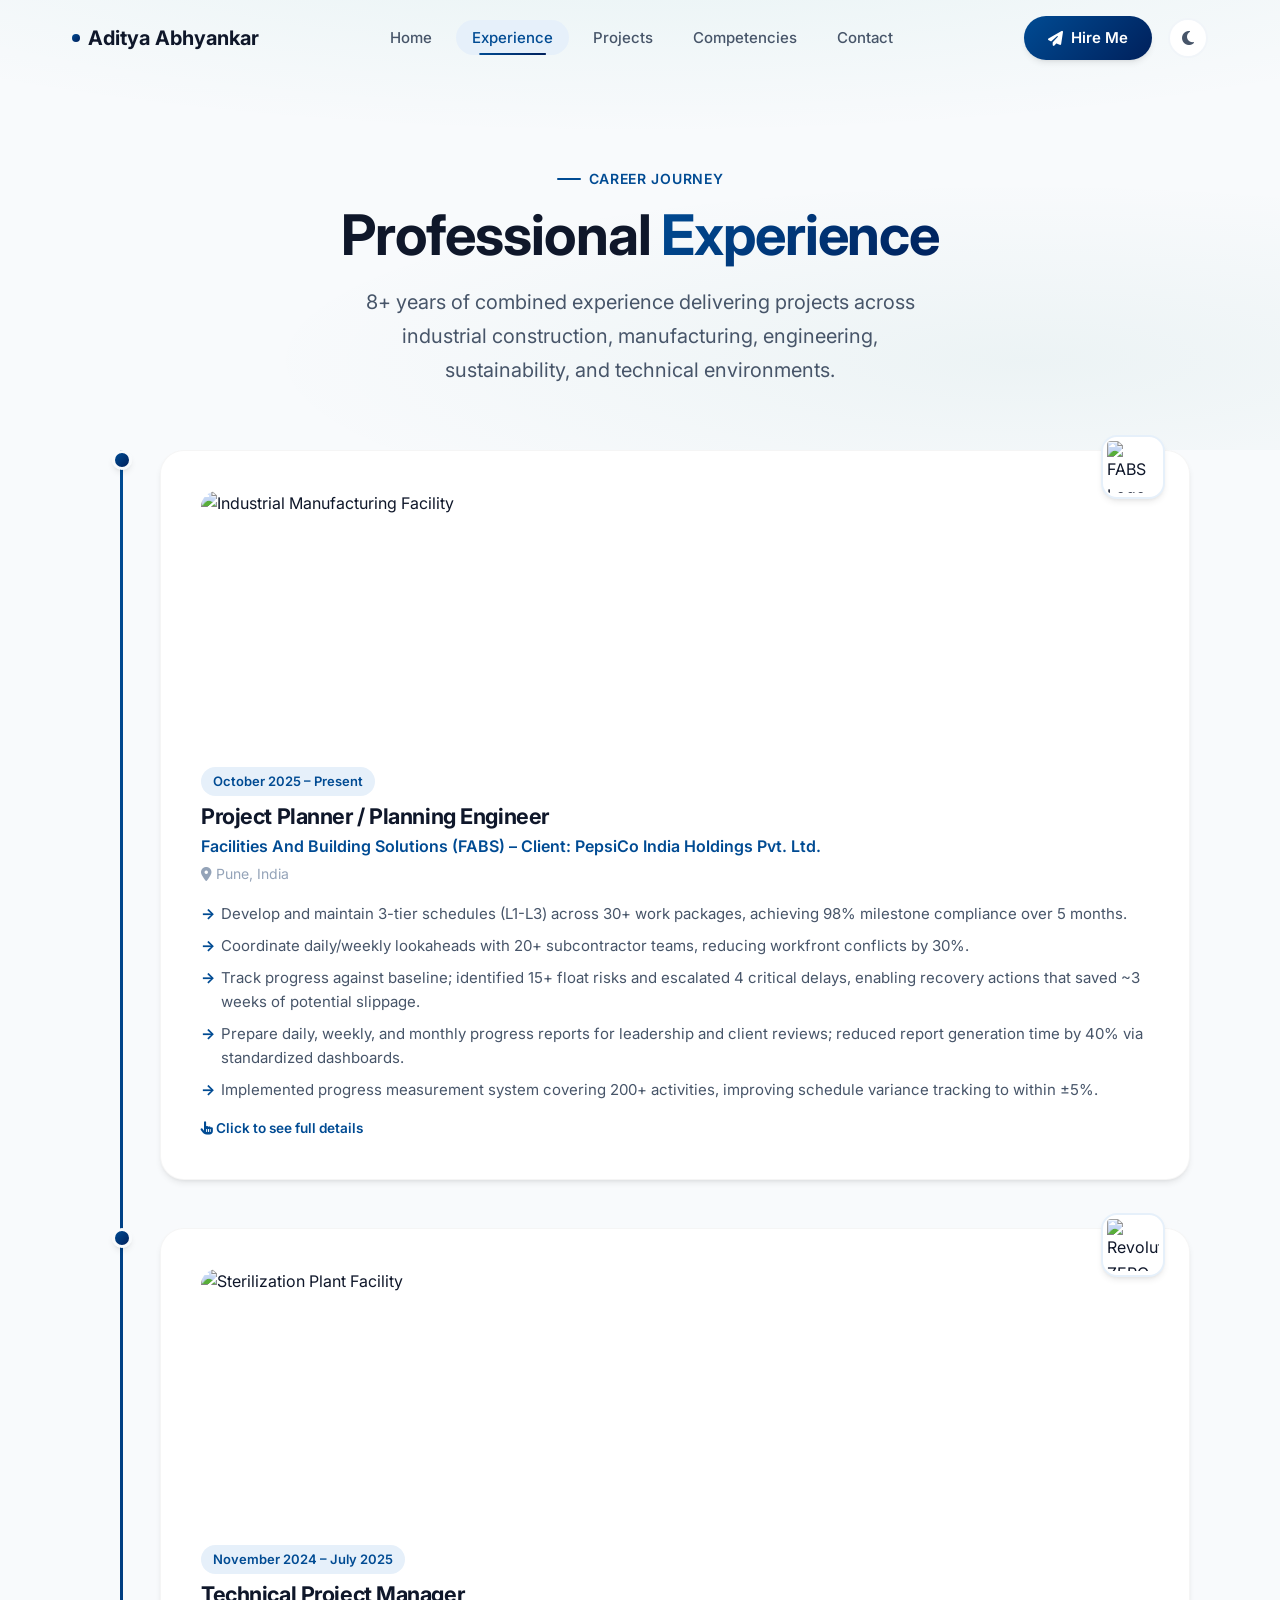
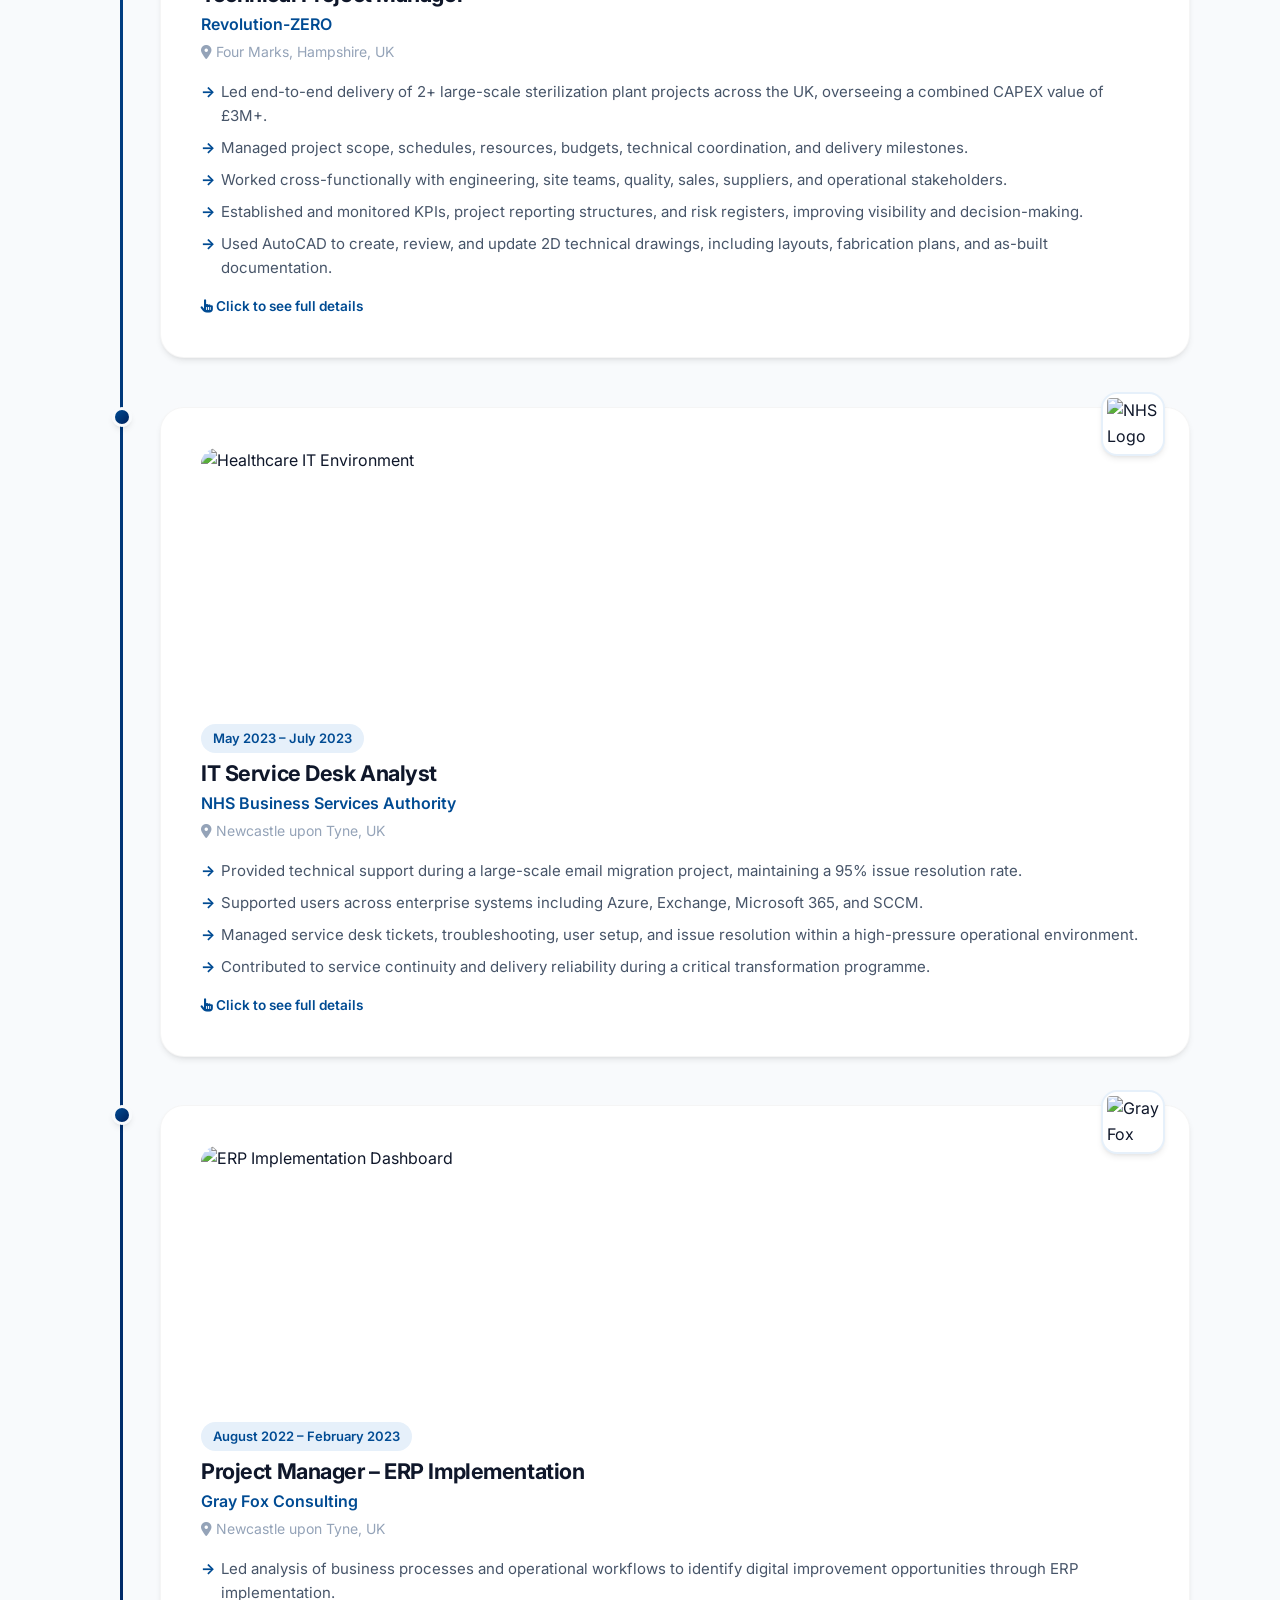
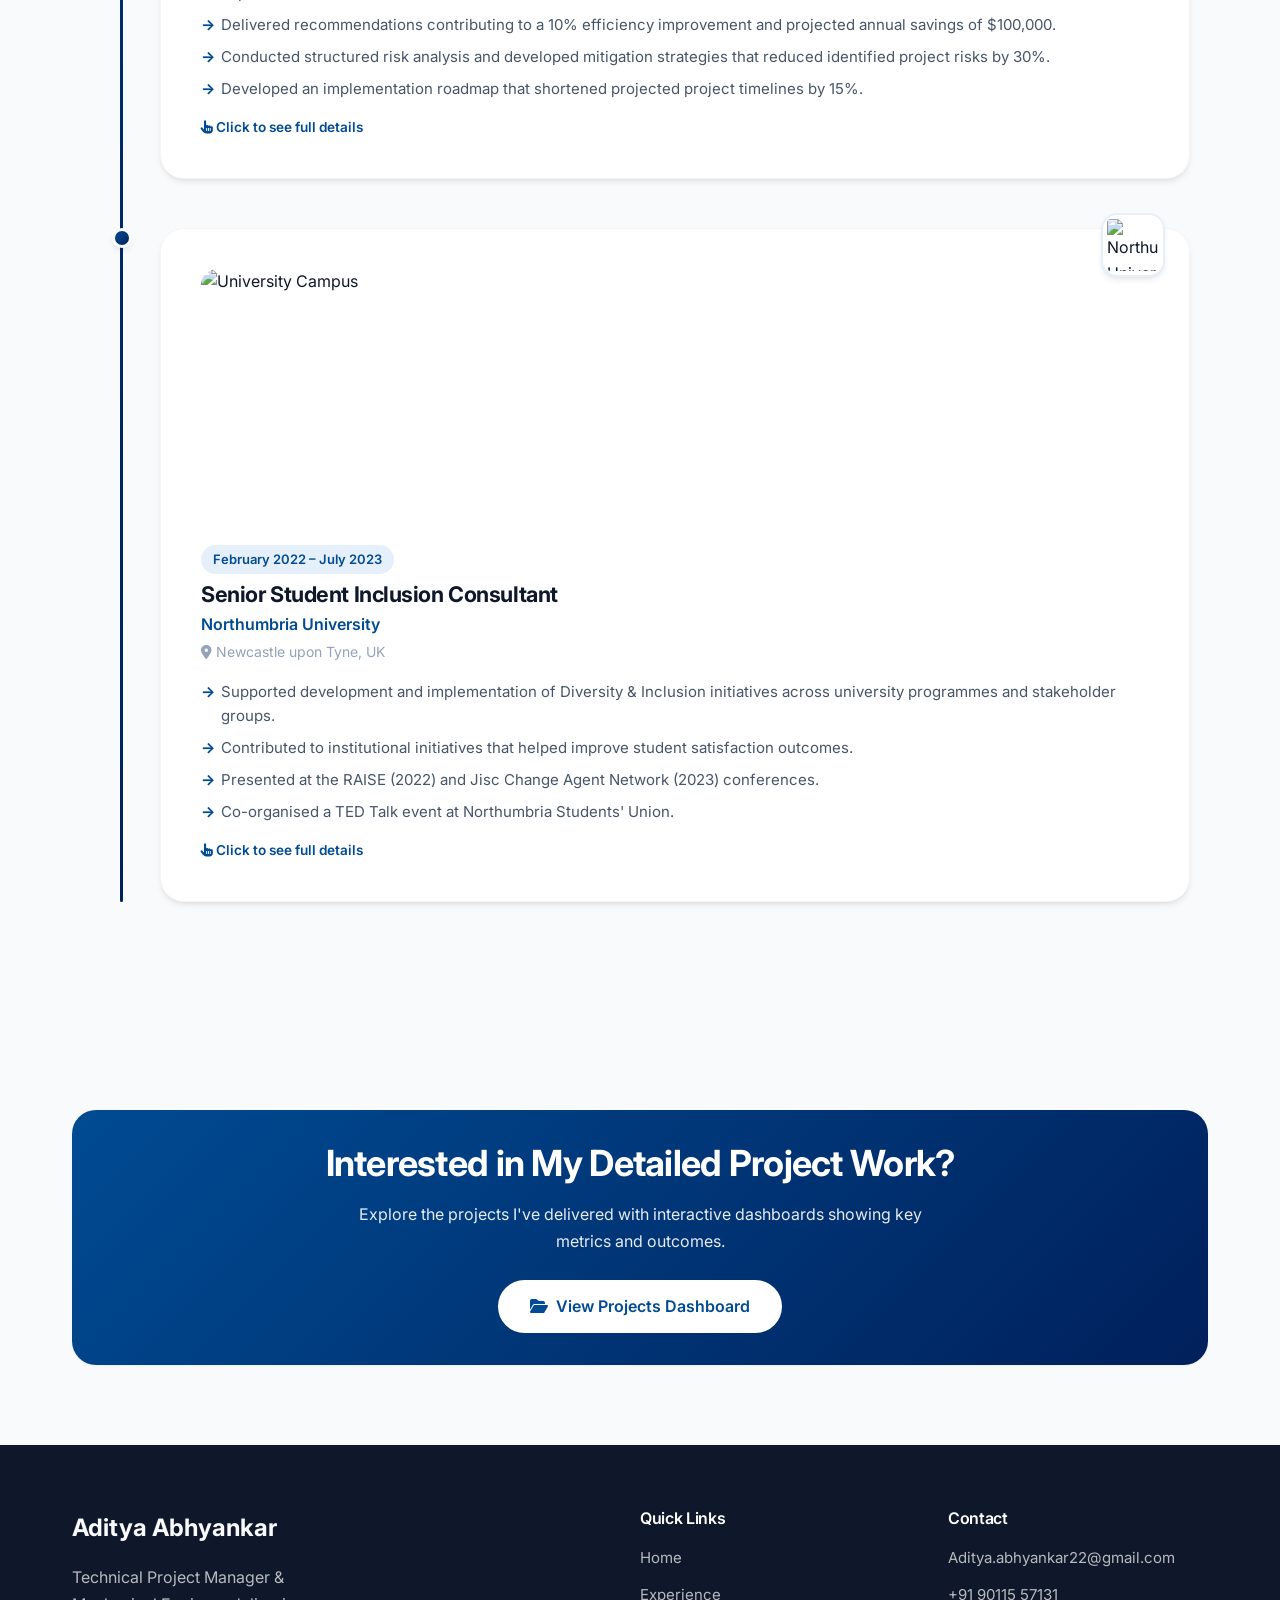
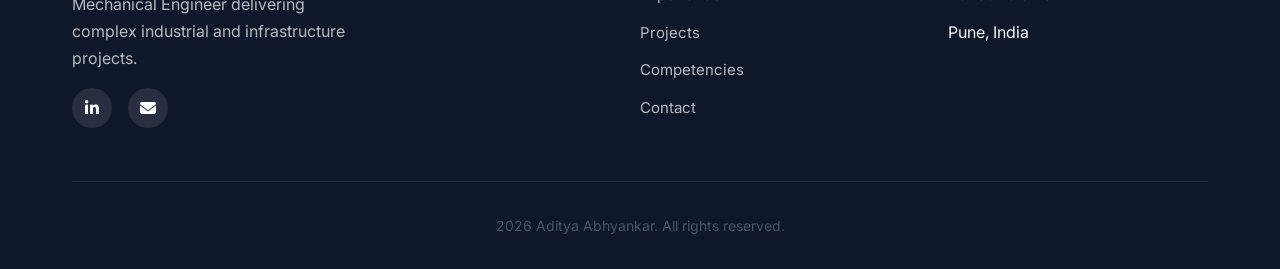
==== experience.html @ b27fb928 "Add files via upload" ====
<!DOCTYPE html>
<html lang="en">
<head>
  <meta charset="UTF-8">
  <meta name="viewport" content="width=device-width, initial-scale=1.0">
  <title>Experience | Aditya Abhyankar - Project Manager & Engineer</title>
  <meta name="description" content="Professional experience spanning industrial construction, technical project management, ERP implementation, and IT service delivery across UK and India.">
  <link rel="preconnect" href="https://fonts.googleapis.com">
  <link rel="preconnect" href="https://fonts.gstatic.com" crossorigin>
  <link href="https://fonts.googleapis.com/css2?family=Inter:wght@400;500;600;700;800&display=swap" rel="stylesheet">
  <link rel="stylesheet" href="https://cdnjs.cloudflare.com/ajax/libs/font-awesome/6.5.1/css/all.min.css">
  <link rel="stylesheet" href="css/style.css">
</head>
<body>
  <nav class="navbar">
    <div class="container">
      <a href="index.html" class="logo"><span class="logo-dot"></span> Aditya Abhyankar</a>
      <ul class="nav-links">
        <li><a href="index.html">Home</a></li>
        <li><a href="experience.html" class="active">Experience</a></li>
        <li><a href="projects.html">Projects</a></li>
        <li><a href="skills.html">Competencies</a></li>
        <li><a href="contact.html">Contact</a></li>
      </ul>
      <div style="display:flex;align-items:center;gap:0.5rem;">
        <a href="contact.html" class="nav-cta"><i class="fas fa-paper-plane"></i> Hire Me</a>
        <button class="theme-toggle" aria-label="Toggle dark mode"><i class="fas fa-moon"></i></button>
      </div>
      <button class="mobile-menu-btn" aria-label="Toggle menu"><span></span><span></span><span></span></button>
    </div>
  </nav>

  <section class="hero" style="min-height: 50vh; padding-top: 100px;">
    <div class="hero-bg"></div>
    <div class="container">
      <div class="text-center reveal">
        <span class="section-label">Career Journey</span>
        <h1>Professional <span class="gradient-text">Experience</span></h1>
        <p class="hero-subtitle" style="max-width: 600px; margin: 0 auto;">
          8+ years of combined experience delivering projects across industrial construction, manufacturing, engineering, sustainability, and technical environments.
        </p>
      </div>
    </div>
  </section>

  <section class="section" style="padding-top: 0;">
    <div class="container">
      <div class="timeline">

        <!-- Job 1: FABS / PepsiCo -->
        <div class="timeline-item reveal-left">
          <div class="timeline-dot"></div>
          <div class="timeline-content" data-modal="modal-job-1">
            <div class="timeline-logo"><img src="1000103726.jpg" alt="FABS Logo"></div>
            <img src="1000103723.jpg" alt="Industrial Manufacturing Facility" class="timeline-img">
            <span class="timeline-date">October 2025 – Present</span>
            <h3 class="timeline-title">Project Planner / Planning Engineer</h3>
            <div class="timeline-company">Facilities And Building Solutions (FABS) – Client: PepsiCo India Holdings Pvt. Ltd.</div>
            <div class="timeline-location"><i class="fas fa-map-marker-alt"></i> Pune, India</div>
            <ul class="timeline-desc">
              <li>Develop and maintain 3-tier schedules (L1-L3) across 30+ work packages, achieving 98% milestone compliance over 5 months.</li>
              <li>Coordinate daily/weekly lookaheads with 20+ subcontractor teams, reducing workfront conflicts by 30%.</li>
              <li>Track progress against baseline; identified 15+ float risks and escalated 4 critical delays, enabling recovery actions that saved ~3 weeks of potential slippage.</li>
              <li>Prepare daily, weekly, and monthly progress reports for leadership and client reviews; reduced report generation time by 40% via standardized dashboards.</li>
              <li>Implemented progress measurement system covering 200+ activities, improving schedule variance tracking to within ±5%.</li>
            </ul>
            <div style="margin-top:1rem;font-size:0.85rem;color:var(--accent-primary);font-weight:600;"><i class="fas fa-hand-pointer"></i> Click to see full details</div>
          </div>
        </div>

        <!-- Job 2: Revolution-ZERO -->
        <div class="timeline-item reveal-right">
          <div class="timeline-dot"></div>
          <div class="timeline-content" data-modal="modal-job-2">
            <div class="timeline-logo"><img src="1000103730.jpg" alt="Revolution-ZERO Logo"></div>
            <img src="1000103727.jpg" alt="Sterilization Plant Facility" class="timeline-img">
            <span class="timeline-date">November 2024 – July 2025</span>
            <h3 class="timeline-title">Technical Project Manager</h3>
            <div class="timeline-company">Revolution-ZERO</div>
            <div class="timeline-location"><i class="fas fa-map-marker-alt"></i> Four Marks, Hampshire, UK</div>
            <ul class="timeline-desc">
              <li>Led end-to-end delivery of 2+ large-scale sterilization plant projects across the UK, overseeing a combined CAPEX value of £3M+.</li>
              <li>Managed project scope, schedules, resources, budgets, technical coordination, and delivery milestones.</li>
              <li>Worked cross-functionally with engineering, site teams, quality, sales, suppliers, and operational stakeholders.</li>
              <li>Established and monitored KPIs, project reporting structures, and risk registers, improving visibility and decision-making.</li>
              <li>Used AutoCAD to create, review, and update 2D technical drawings, including layouts, fabrication plans, and as-built documentation.</li>
            </ul>
            <div style="margin-top:1rem;font-size:0.85rem;color:var(--accent-primary);font-weight:600;"><i class="fas fa-hand-pointer"></i> Click to see full details</div>
          </div>
        </div>

        <!-- Job 3: NHS -->
        <div class="timeline-item reveal-left">
          <div class="timeline-dot"></div>
          <div class="timeline-content" data-modal="modal-job-3">
            <div class="timeline-logo"><img src="1000103724.jpg" alt="NHS Logo"></div>
            <img src="1000103724.jpg" alt="Healthcare IT Environment" class="timeline-img">
            <span class="timeline-date">May 2023 – July 2023</span>
            <h3 class="timeline-title">IT Service Desk Analyst</h3>
            <div class="timeline-company">NHS Business Services Authority</div>
            <div class="timeline-location"><i class="fas fa-map-marker-alt"></i> Newcastle upon Tyne, UK</div>
            <ul class="timeline-desc">
              <li>Provided technical support during a large-scale email migration project, maintaining a 95% issue resolution rate.</li>
              <li>Supported users across enterprise systems including Azure, Exchange, Microsoft 365, and SCCM.</li>
              <li>Managed service desk tickets, troubleshooting, user setup, and issue resolution within a high-pressure operational environment.</li>
              <li>Contributed to service continuity and delivery reliability during a critical transformation programme.</li>
            </ul>
            <div style="margin-top:1rem;font-size:0.85rem;color:var(--accent-primary);font-weight:600;"><i class="fas fa-hand-pointer"></i> Click to see full details</div>
          </div>
        </div>

        <!-- Job 4: Gray Fox Consulting -->
        <div class="timeline-item reveal-right">
          <div class="timeline-dot"></div>
          <div class="timeline-content" data-modal="modal-job-4">
            <div class="timeline-logo"><img src="1000103734.jpg" alt="Gray Fox Consulting Logo"></div>
            <img src="1000103734.jpg" alt="ERP Implementation Dashboard" class="timeline-img">
            <span class="timeline-date">August 2022 – February 2023</span>
            <h3 class="timeline-title">Project Manager – ERP Implementation</h3>
            <div class="timeline-company">Gray Fox Consulting</div>
            <div class="timeline-location"><i class="fas fa-map-marker-alt"></i> Newcastle upon Tyne, UK</div>
            <ul class="timeline-desc">
              <li>Led analysis of business processes and operational workflows to identify digital improvement opportunities through ERP implementation.</li>
              <li>Delivered recommendations contributing to a 10% efficiency improvement and projected annual savings of $100,000.</li>
              <li>Conducted structured risk analysis and developed mitigation strategies that reduced identified project risks by 30%.</li>
              <li>Developed an implementation roadmap that shortened projected project timelines by 15%.</li>
            </ul>
            <div style="margin-top:1rem;font-size:0.85rem;color:var(--accent-primary);font-weight:600;"><i class="fas fa-hand-pointer"></i> Click to see full details</div>
          </div>
        </div>

        <!-- Job 5: Northumbria University -->
        <div class="timeline-item reveal-left">
          <div class="timeline-dot"></div>
          <div class="timeline-content" data-modal="modal-job-5">
            <div class="timeline-logo"><img src="1000103722.jpg" alt="Northumbria University Logo"></div>
            <img src="1000103732.jpg" alt="University Campus" class="timeline-img">
            <span class="timeline-date">February 2022 – July 2023</span>
            <h3 class="timeline-title">Senior Student Inclusion Consultant</h3>
            <div class="timeline-company">Northumbria University</div>
            <div class="timeline-location"><i class="fas fa-map-marker-alt"></i> Newcastle upon Tyne, UK</div>
            <ul class="timeline-desc">
              <li>Supported development and implementation of Diversity & Inclusion initiatives across university programmes and stakeholder groups.</li>
              <li>Contributed to institutional initiatives that helped improve student satisfaction outcomes.</li>
              <li>Presented at the RAISE (2022) and Jisc Change Agent Network (2023) conferences.</li>
              <li>Co-organised a TED Talk event at Northumbria Students' Union.</li>
            </ul>
            <div style="margin-top:1rem;font-size:0.85rem;color:var(--accent-primary);font-weight:600;"><i class="fas fa-hand-pointer"></i> Click to see full details</div>
          </div>
        </div>

      </div>
    </div>
  </section>

  <!-- CTA -->
  <section class="section" style="padding-bottom: 5rem;">
    <div class="container">
      <div class="card reveal text-center" style="background: var(--accent-gradient); color: white; border: none; cursor: default;">
        <h2 style="color: white; margin-bottom: 1rem;">Interested in My Detailed Project Work?</h2>
        <p style="color: rgba(255,255,255,0.9); max-width: 600px; margin: 0 auto 1.5rem;">
          Explore the projects I've delivered with interactive dashboards showing key metrics and outcomes.
        </p>
        <a href="projects.html" class="btn" style="background: white; color: var(--accent-primary);">
          <i class="fas fa-folder-open"></i> View Projects Dashboard
        </a>
      </div>
    </div>
  </section>

  <!-- Footer -->
  <footer class="footer">
    <div class="container">
      <div class="footer-grid">
        <div>
          <div class="footer-brand">Aditya Abhyankar</div>
          <p class="footer-desc">Technical Project Manager & Mechanical Engineer delivering complex industrial and infrastructure projects.</p>
          <div class="social-links">
            <a href="https://www.linkedin.com/in/aditya-abhyankar-249370194" target="_blank" class="social-link" aria-label="LinkedIn"><i class="fab fa-linkedin-in"></i></a>
            <a href="mailto:Aditya.abhyankar22@gmail.com" class="social-link" aria-label="Email"><i class="fas fa-envelope"></i></a>
          </div>
        </div>
        <div>
          <h4 class="footer-title">Quick Links</h4>
          <ul class="footer-links">
            <li><a href="index.html">Home</a></li>
            <li><a href="experience.html">Experience</a></li>
            <li><a href="projects.html">Projects</a></li>
            <li><a href="skills.html">Competencies</a></li>
            <li><a href="contact.html">Contact</a></li>
          </ul>
        </div>
        <div>
          <h4 class="footer-title">Contact</h4>
          <ul class="footer-links">
            <li><a href="mailto:Aditya.abhyankar22@gmail.com">Aditya.abhyankar22@gmail.com</a></li>
            <li><a href="tel:+919011557131">+91 90115 57131</a></li>
            <li><span>Pune, India</span></li>
          </ul>
        </div>
      </div>
      <div class="footer-bottom"><p> 2026 Aditya Abhyankar. All rights reserved.</p></div>
    </div>
  </footer>

  <!-- Job Detail Modals -->
  <div class="modal-overlay" id="modal-job-1">
    <div class="modal-content">
      <div class="modal-header">
        <h3><i class="fas fa-industry" style="color:var(--accent-primary);margin-right:0.5rem;"></i>Project Planner / Planning Engineer</h3>
        <button class="modal-close"><i class="fas fa-times"></i></button>
      </div>
      <div class="modal-body">
        <img src="1000103723.jpg" alt="PepsiCo Facility">
        <p><strong>Company:</strong> Facilities And Building Solutions (FABS) – Client: PepsiCo India Holdings Pvt. Ltd.<br>
        <strong>Location:</strong> Pune, India<br>
        <strong>Duration:</strong> October 2025 – Present</p>
        <h4>Full Responsibilities</h4>
        <ul>
          <li>Develop and maintain 3-tier schedules (L1-L3) across 30+ work packages, achieving 98% milestone compliance over 5 months.</li>
          <li>Coordinate daily/weekly lookaheads with 20+ subcontractor teams, reducing workfront conflicts by 30%.</li>
          <li>Track progress against baseline; identified 15+ float risks and escalated 4 critical delays, enabling recovery actions that saved ~3 weeks of potential slippage.</li>
          <li>Prepare daily, weekly, and monthly progress reports for leadership and client reviews; reduced report generation time by 40% via standardized dashboards.</li>
          <li>Implemented progress measurement system covering 200+ activities, improving schedule variance tracking to within ±5%.</li>
          <li>Managed document control for 300+ drawings/submittals; achieved 100% revision traceability and zero approval delays over 6 months.</li>
          <li>Support alignment between site execution, technical deliverables, and client expectations in a high-compliance industrial environment.</li>
        </ul>
        <h4>Key Tools Used</h4>
        <div class="modal-tags">
          <span class="modal-tag">Primavera P6</span>
          <span class="modal-tag">Microsoft Project</span>
          <span class="modal-tag">AutoCAD</span>
          <span class="modal-tag">Document Control</span>
          <span class="modal-tag">KPI Dashboards</span>
          <span class="modal-tag">Live Production</span>
        </div>
      </div>
    </div>
  </div>

  <div class="modal-overlay" id="modal-job-2">
    <div class="modal-content">
      <div class="modal-header">
        <h3><i class="fas fa-flask" style="color:var(--accent-primary);margin-right:0.5rem;"></i>Technical Project Manager</h3>
        <button class="modal-close"><i class="fas fa-times"></i></button>
      </div>
      <div class="modal-body">
        <img src="1000103733.jpg" alt="Sterilization Plant">
        <p><strong>Company:</strong> Revolution-ZERO<br>
        <strong>Location:</strong> Four Marks, Hampshire, UK<br>
        <strong>Duration:</strong> November 2024 – July 2025</p>
        <h4>Full Responsibilities</h4>
        <ul>
          <li>Led the end-to-end delivery of 2+ large-scale sterilization plant projects across the UK, overseeing a combined CAPEX value of £3M+.</li>
          <li>Managed project scope, schedules, resources, budgets, technical coordination, and delivery milestones to ensure successful project execution.</li>
          <li>Worked cross-functionally with engineering, site teams, quality, sales, suppliers, and operational stakeholders to drive project progress and resolve execution challenges.</li>
          <li>Established and monitored KPIs, project reporting structures, and risk registers, improving visibility and enabling more effective decision-making.</li>
          <li>Identified project delivery risks proactively and implemented mitigation strategies to maintain schedule confidence and delivery performance.</li>
          <li>Supported technical documentation, design coordination, and execution alignment across multiple project phases.</li>
          <li>Used AutoCAD to create, review, and update 2D technical drawings, including layouts, fabrication plans, and as-built documentation.</li>
          <li>Ensured project delivery remained aligned with regulatory, quality, and compliance requirements in a technically sensitive operating environment.</li>
          <li>Contributed to process improvements and project delivery structure within a growing and fast-paced organization.</li>
        </ul>
        <h4>Key Tools Used</h4>
        <div class="modal-tags">
          <span class="modal-tag">AutoCAD</span>
          <span class="modal-tag">Project Management</span>
          <span class="modal-tag">Risk Registers</span>
          <span class="modal-tag">KPI Monitoring</span>
          <span class="modal-tag">Quality Assurance</span>
          <span class="modal-tag">UK Regulations</span>
        </div>
      </div>
    </div>
  </div>

  <div class="modal-overlay" id="modal-job-3">
    <div class="modal-content">
      <div class="modal-header">
        <h3><i class="fas fa-hospital" style="color:var(--accent-primary);margin-right:0.5rem;"></i>IT Service Desk Analyst</h3>
        <button class="modal-close"><i class="fas fa-times"></i></button>
      </div>
      <div class="modal-body">
        <img src="1000103724.jpg" alt="NHS">
        <p><strong>Company:</strong> NHS Business Services Authority<br>
        <strong>Location:</strong> Newcastle upon Tyne, UK<br>
        <strong>Duration:</strong> May 2023 – July 2023</p>
        <h4>Full Responsibilities</h4>
        <ul>
          <li>Provided technical support during a large-scale email migration project, helping maintain a 95% issue resolution rate.</li>
          <li>Supported users across enterprise systems including Azure, Exchange, Microsoft 365, and SCCM.</li>
          <li>Managed service desk tickets, troubleshooting, user setup, and issue resolution within a high-pressure operational environment.</li>
          <li>Contributed to service continuity and delivery reliability during a critical transformation programme.</li>
        </ul>
        <h4>Systems Supported</h4>
        <div class="modal-tags">
          <span class="modal-tag">Azure</span>
          <span class="modal-tag">Exchange</span>
          <span class="modal-tag">Microsoft 365</span>
          <span class="modal-tag">SCCM</span>
          <span class="modal-tag">Service Desk</span>
        </div>
      </div>
    </div>
  </div>

  <div class="modal-overlay" id="modal-job-4">
    <div class="modal-content">
      <div class="modal-header">
        <h3><i class="fas fa-laptop-code" style="color:var(--accent-primary);margin-right:0.5rem;"></i>Project Manager – ERP Implementation</h3>
        <button class="modal-close"><i class="fas fa-times"></i></button>
      </div>
      <div class="modal-body">
        <img src="1000103734.jpg" alt="ERP">
        <p><strong>Company:</strong> Gray Fox Consulting<br>
        <strong>Location:</strong> Newcastle upon Tyne, UK<br>
        <strong>Duration:</strong> August 2022 – February 2023</p>
        <h4>Full Responsibilities</h4>
        <ul>
          <li>Led analysis of business processes and operational workflows to identify digital improvement opportunities through ERP implementation.</li>
          <li>Delivered recommendations that contributed to a 10% efficiency improvement and projected annual savings of $100,000.</li>
          <li>Conducted structured risk analysis and developed mitigation strategies that reduced identified project risks by 30%.</li>
          <li>Developed an implementation roadmap that shortened projected project timelines by 15%.</li>
          <li>Managed stakeholder communication, project planning inputs, and delivery coordination to support structured implementation.</li>
          <li>Improved client satisfaction and resource utilization through stronger planning and execution discipline.</li>
        </ul>
        <h4>Key Outcomes</h4>
        <div class="modal-tags">
          <span class="modal-tag">10% Efficiency Gain</span>
          <span class="modal-tag">$100K Annual Savings</span>
          <span class="modal-tag">30% Risk Reduction</span>
          <span class="modal-tag">15% Timeline Shortened</span>
        </div>
      </div>
    </div>
  </div>

  <div class="modal-overlay" id="modal-job-5">
    <div class="modal-content">
      <div class="modal-header">
        <h3><i class="fas fa-users" style="color:var(--accent-primary);margin-right:0.5rem;"></i>Senior Student Inclusion Consultant</h3>
        <button class="modal-close"><i class="fas fa-times"></i></button>
      </div>
      <div class="modal-body">
        <img src="1000103732.jpg" alt="University">
        <p><strong>Company:</strong> Northumbria University<br>
        <strong>Location:</strong> Newcastle upon Tyne, UK<br>
        <strong>Duration:</strong> February 2022 – July 2023</p>
        <h4>Full Responsibilities</h4>
        <ul>
          <li>Supported the development and implementation of Diversity & Inclusion initiatives across university programmes and stakeholder groups.</li>
          <li>Contributed to institutional initiatives that helped improve student satisfaction outcomes.</li>
          <li>Worked collaboratively with university stakeholders to improve communication, engagement, and inclusion practices.</li>
          <li>Supported planning, coordination, and delivery of strategic student-focused initiatives and events.</li>
          <li>Presented at the RAISE (2022) and Jisc Change Agent Network (2023) conferences.</li>
          <li>Co-organised a TED Talk event at Northumbria Students' Union.</li>
        </ul>
        <h4>Recognition</h4>
        <div class="modal-tags">
          <span class="modal-tag">RAISE 2022 Presenter</span>
          <span class="modal-tag">Jisc Change Agent 2023</span>
          <span class="modal-tag">TEDx Co-Organiser</span>
          <span class="modal-tag">Diversity & Inclusion</span>
        </div>
      </div>
    </div>
  </div>

  <script src="js/main.js"></script>
</body>
</html>
---- css/style.css ----
/* ============================================
   ADITYA ABHYANKAR PORTFOLIO v2
   Professional Teal/Navy + Dark Mode
   ============================================ */

/* ---- Theme Variables ---- */
:root {
  --bg-primary: #f8fafc;
  --bg-secondary: #ffffff;
  --bg-tertiary: #f1f5f9;
  --bg-card: #ffffff;
  --bg-dark: #0f172a;
  --bg-dark-soft: #1e293b;
  --text-primary: #0f172a;
  --text-secondary: #475569;
  --text-light: #94a3b8;
  --text-on-dark: #f8fafc;

  --accent-primary: #004B93;
  --accent-secondary: #00205B;
  --accent-gradient: linear-gradient(135deg, #004B93 0%, #00205B 100%);
  --accent-soft: #E6F0FA;
  --accent-glow: rgba(0, 75, 147, 0.15);

  --success: #10b981;
  --warning: #f59e0b;
  --danger: #ef4444;
  --info: #0ea5e9;

  --shadow-sm: 0 1px 2px 0 rgb(0 0 0 / 0.05);
  --shadow-md: 0 4px 6px -1px rgb(0 0 0 / 0.08), 0 2px 4px -2px rgb(0 0 0 / 0.08);
  --shadow-lg: 0 10px 15px -3px rgb(0 0 0 / 0.08), 0 4px 6px -4px rgb(0 0 0 / 0.08);
  --shadow-xl: 0 20px 25px -5px rgb(0 0 0 / 0.08), 0 8px 10px -6px rgb(0 0 0 / 0.08);
  --shadow-glow: 0 0 40px -10px var(--accent-glow);

  --radius-sm: 0.75rem;
  --radius-md: 1rem;
  --radius-lg: 1.5rem;
  --radius-xl: 2rem;
  --radius-full: 9999px;

  --ease-spring: cubic-bezier(0.34, 1.56, 0.64, 1);
  --ease-smooth: cubic-bezier(0.4, 0, 0.2, 1);
  --ease-out-expo: cubic-bezier(0.16, 1, 0.3, 1);
  --duration-fast: 200ms;
  --duration-normal: 250ms;
  --duration-slow: 400ms;
  --duration-slower: 600ms;
}

[data-theme="dark"] {
  --bg-primary: #0f172a;
  --bg-secondary: #1e293b;
  --bg-tertiary: #334155;
  --bg-card: #1e293b;
  --text-primary: #f1f5f9;
  --text-secondary: #94a3b8;
  --text-light: #64748b;
  --shadow-sm: 0 1px 2px 0 rgb(0 0 0 / 0.3);
  --shadow-md: 0 4px 6px -1px rgb(0 0 0 / 0.4), 0 2px 4px -2px rgb(0 0 0 / 0.4);
  --shadow-lg: 0 10px 15px -3px rgb(0 0 0 / 0.4), 0 4px 6px -4px rgb(0 0 0 / 0.4);
  --shadow-xl: 0 20px 25px -5px rgb(0 0 0 / 0.5), 0 8px 10px -6px rgb(0 0 0 / 0.5);
}

/* ---- Reset ---- */
*, *::before, *::after { margin: 0; padding: 0; box-sizing: border-box; }
html { scroll-behavior: smooth; font-size: 16px; -webkit-font-smoothing: antialiased; }
body {
  font-family: 'Inter', -apple-system, BlinkMacSystemFont, sans-serif;
  background: var(--bg-primary);
  color: var(--text-primary);
  line-height: 1.6;
  overflow-x: hidden;
  transition: background var(--duration-normal), color var(--duration-normal);
}
a { color: inherit; text-decoration: none; transition: color var(--duration-fast) var(--ease-smooth); }
img { max-width: 100%; height: auto; display: block; }

/* ---- Typography ---- */
h1, h2, h3, h4 { font-weight: 700; line-height: 1.2; letter-spacing: -0.02em; }
h1 { font-size: clamp(2.5rem, 5vw, 3.5rem); }
h2 { font-size: clamp(1.75rem, 3vw, 2.25rem); }
h3 { font-size: clamp(1.25rem, 2vw, 1.5rem); }
p { color: var(--text-secondary); line-height: 1.7; }

.section-label {
  display: inline-flex; align-items: center; gap: 0.5rem;
  font-size: 0.875rem; font-weight: 600; text-transform: uppercase; letter-spacing: 0.05em;
  color: var(--accent-primary); margin-bottom: 0.75rem;
}
.section-label::before {
  content: ''; width: 24px; height: 2px; background: var(--accent-primary); border-radius: 2px;
}

/* ---- Layout ---- */
.container { width: 100%; max-width: 1200px; margin: 0 auto; padding: 0 2rem; }
.section { padding: 5rem 0; position: relative; }
.section-header { text-align: center; max-width: 650px; margin: 0 auto 3rem; }
.section-header h2 { margin-bottom: 0.5rem; }
.section-header p { font-size: 1.125rem; }

/* ---- Navigation ---- */
.navbar {
  position: fixed; top: 0; left: 0; right: 0; z-index: 1000;
  padding: 1rem 0; transition: all var(--duration-normal) var(--ease-smooth);
}
.navbar.scrolled {
  background: rgba(248, 250, 252, 0.9); backdrop-filter: blur(20px) saturate(180%);
  box-shadow: var(--shadow-sm); padding: 0.75rem 0;
}
[data-theme="dark"] .navbar.scrolled { background: rgba(15, 23, 42, 0.9); }

.navbar .container { display: flex; align-items: center; justify-content: space-between; }

.logo {
  font-size: 1.25rem; font-weight: 700; color: var(--text-primary);
  display: flex; align-items: center; gap: 0.5rem;
  transition: transform var(--duration-fast) var(--ease-spring);
}
.logo:hover { transform: scale(1.02); }
.logo-dot {
  width: 8px; height: 8px; background: var(--accent-gradient);
  border-radius: 50%; display: inline-block; animation: pulse 2s ease-in-out infinite;
}

.nav-links {
  display: flex; align-items: center; gap: 0.5rem; list-style: none;
}
.nav-links a {
  font-size: 0.9375rem; font-weight: 500; color: var(--text-secondary);
  padding: 0.5rem 1rem; border-radius: var(--radius-full); position: relative;
  transition: all var(--duration-fast) var(--ease-smooth);
}
.nav-links a::after {
  content: ''; position: absolute; bottom: 0; left: 50%; width: 0; height: 2px;
  background: var(--accent-gradient); border-radius: 2px;
  transition: all var(--duration-fast) var(--ease-spring); transform: translateX(-50%);
}
.nav-links a:hover, .nav-links a.active {
  color: var(--accent-primary); background: var(--accent-soft);
}
.nav-links a:hover::after, .nav-links a.active::after { width: 60%; }

.nav-cta {
  display: inline-flex; align-items: center; gap: 0.5rem;
  padding: 0.625rem 1.5rem; background: var(--accent-gradient); color: white;
  font-weight: 600; font-size: 0.9375rem; border-radius: var(--radius-full);
  box-shadow: var(--shadow-md); transition: all var(--duration-fast) var(--ease-spring);
}
.nav-cta:hover { transform: translateY(-2px); box-shadow: var(--shadow-lg), var(--shadow-glow); }

/* Dark mode toggle */
.theme-toggle {
  width: 40px; height: 40px; border-radius: var(--radius-full);
  border: 2px solid var(--bg-tertiary); background: var(--bg-secondary);
  color: var(--text-secondary); cursor: pointer; display: flex; align-items: center; justify-content: center;
  font-size: 1rem; transition: all var(--duration-fast) var(--ease-spring); margin-left: 0.5rem;
}
.theme-toggle:hover { transform: rotate(15deg) scale(1.1); border-color: var(--accent-primary); color: var(--accent-primary); }

.mobile-menu-btn {
  display: none; flex-direction: column; gap: 5px; background: none; border: none;
  cursor: pointer; padding: 0.5rem;
}
.mobile-menu-btn span {
  display: block; width: 24px; height: 2px; background: var(--text-primary);
  border-radius: 2px; transition: all var(--duration-fast) var(--ease-spring);
}
.mobile-menu-btn.active span:nth-child(1) { transform: rotate(45deg) translate(5px, 5px); }
.mobile-menu-btn.active span:nth-child(2) { opacity: 0; }
.mobile-menu-btn.active span:nth-child(3) { transform: rotate(-45deg) translate(5px, -5px); }

/* ---- Hero ---- */
.hero { min-height: 100vh; display: flex; align-items: center; padding-top: 80px; position: relative; overflow: hidden; }
.hero-bg {
  position: absolute; inset: 0; pointer-events: none;
  background:
    radial-gradient(ellipse 80% 50% at 50% -20%, rgba(13, 148, 136, 0.08), transparent),
    radial-gradient(ellipse 60% 40% at 80% 80%, rgba(15, 118, 110, 0.05), transparent);
}
.hero-grid { display: grid; grid-template-columns: 1fr 1fr; gap: 4rem; align-items: center; }
.hero-content { animation: slideInLeft 0.5s var(--ease-out-expo) forwards; opacity: 0; }
.hero-badge {
  display: inline-flex; align-items: center; gap: 0.5rem;
  padding: 0.5rem 1rem; background: var(--accent-soft); color: var(--accent-primary);
  font-size: 0.875rem; font-weight: 600; border-radius: var(--radius-full);
  margin-bottom: 1.5rem; animation: fadeInUp 0.35s 0.15s var(--ease-out-expo) forwards; opacity: 0;
}
.hero-badge .dot { width: 6px; height: 6px; background: var(--accent-primary); border-radius: 50%; animation: pulse 2s infinite; }
.hero h1 { margin-bottom: 1rem; animation: fadeInUp 0.35s 0.2s var(--ease-out-expo) forwards; opacity: 0; }
.gradient-text { background: var(--accent-gradient); -webkit-background-clip: text; -webkit-text-fill-color: transparent; background-clip: text; }
.hero-subtitle { font-size: 1.25rem; color: var(--text-secondary); margin-bottom: 1.5rem; animation: fadeInUp 0.35s 0.25s var(--ease-out-expo) forwards; opacity: 0; }
.hero-stats { display: flex; gap: 2rem; margin-bottom: 1.5rem; animation: fadeInUp 0.35s 0.3s var(--ease-out-expo) forwards; opacity: 0; }
.stat-item { text-align: center; }
.stat-number { font-size: 2rem; font-weight: 800; color: var(--accent-primary); line-height: 1; }
.stat-label { font-size: 0.875rem; color: var(--text-secondary); margin-top: 0.25rem; }
.hero-cta { display: flex; gap: 1rem; animation: fadeInUp 0.35s 0.35s var(--ease-out-expo) forwards; opacity: 0; }

.btn {
  display: inline-flex; align-items: center; gap: 0.5rem;
  padding: 0.875rem 2rem; font-size: 1rem; font-weight: 600;
  border-radius: var(--radius-full); transition: all var(--duration-fast) var(--ease-spring);
  cursor: pointer; border: none;
}
.btn-primary { background: var(--accent-gradient); color: white; box-shadow: var(--shadow-md); }
.btn-primary:hover { transform: translateY(-3px); box-shadow: var(--shadow-lg), var(--shadow-glow); }
.btn-secondary { background: var(--bg-secondary); color: var(--text-primary); border: 2px solid var(--bg-tertiary); box-shadow: var(--shadow-sm); }
.btn-secondary:hover { border-color: var(--accent-primary); color: var(--accent-primary); transform: translateY(-3px); box-shadow: var(--shadow-md); }

.hero-visual { position: relative; animation: slideInRight 0.5s var(--ease-out-expo) forwards; opacity: 0; }
.profile-card { position: relative; width: 100%; max-width: 400px; margin: 0 auto; }
.profile-img-wrapper {
  position: relative; border-radius: var(--radius-xl); overflow: hidden;
  box-shadow: var(--shadow-xl); transition: transform var(--duration-normal) var(--ease-spring);
}
.profile-img-wrapper:hover { transform: scale(1.02) rotate(1deg); }
.profile-img-wrapper::before {
  content: ''; position: absolute; inset: -4px; background: var(--accent-gradient);
  border-radius: calc(var(--radius-xl) + 4px); z-index: -1; opacity: 0.5; filter: blur(20px);
  transition: opacity var(--duration-normal);
}
.profile-img-wrapper:hover::before { opacity: 0.8; }
.profile-img { width: 100%; aspect-ratio: 1; object-fit: cover; border-radius: var(--radius-xl); }

.floating-badge {
  position: absolute; background: var(--bg-secondary); padding: 0.75rem 1.25rem;
  border-radius: var(--radius-md); box-shadow: var(--shadow-lg);
  font-size: 0.875rem; font-weight: 600; display: flex; align-items: center; gap: 0.5rem;
  animation: float 4s ease-in-out infinite;
}
.floating-badge.badge-1 { top: 10%; right: -10%; animation-delay: 0s; }
.floating-badge.badge-2 { bottom: 15%; left: -10%; animation-delay: 2s; }
.floating-badge .icon { width: 32px; height: 32px; background: var(--accent-soft); border-radius: var(--radius-sm); display: flex; align-items: center; justify-content: center; color: var(--accent-primary); }

/* ---- Cards ---- */
.card {
  background: var(--bg-card); border-radius: var(--radius-lg); padding: 2rem;
  box-shadow: var(--shadow-sm); transition: all var(--duration-normal) var(--ease-spring);
  border: 1px solid rgba(0,0,0,0.04); cursor: pointer;
}
.card:hover { transform: translateY(-8px); box-shadow: var(--shadow-xl); border-color: transparent; }
.card-icon {
  width: 48px; height: 48px; background: var(--accent-soft); border-radius: var(--radius-md);
  display: flex; align-items: center; justify-content: center; color: var(--accent-primary);
  margin-bottom: 1rem; transition: all var(--duration-fast) var(--ease-spring);
}
.card:hover .card-icon { transform: scale(1.1) rotate(-5deg); background: var(--accent-gradient); color: white; }

/* ---- Competencies ---- */
.competencies-section { background: var(--bg-secondary); position: relative; }
.competencies-section::before {
  content: ''; position: absolute; top: 0; left: 0; right: 0; height: 1px;
  background: linear-gradient(90deg, transparent, var(--accent-soft), transparent);
}
.competencies-grid { display: grid; grid-template-columns: repeat(auto-fit, minmax(300px, 1fr)); gap: 1.5rem; }
.competency-card {
  background: var(--bg-primary); border-radius: var(--radius-lg); padding: 1.75rem;
  border: 1px solid rgba(0,0,0,0.04); transition: all var(--duration-normal) var(--ease-spring);
  position: relative; overflow: hidden; cursor: pointer;
}
.competency-card::before {
  content: ''; position: absolute; top: 0; left: 0; width: 4px; height: 100%;
  background: var(--accent-gradient); transform: scaleY(0);
  transition: transform var(--duration-normal) var(--ease-spring);
}
.competency-card:hover { transform: translateY(-6px); box-shadow: var(--shadow-lg); }
.competency-card:hover::before { transform: scaleY(1); }
.competency-card h4 { margin-bottom: 0.5rem; display: flex; align-items: center; gap: 0.5rem; }
.competency-card p { font-size: 0.9375rem; }

/* ---- Experience Timeline (Bigger Cards) ---- */
.timeline { position: relative; max-width: 1100px; margin: 0 auto; }
.timeline::before {
  content: ''; position: absolute; left: 30px; transform: none;
  width: 3px; height: 100%;
  background: linear-gradient(to bottom, var(--accent-primary), var(--accent-secondary));
  border-radius: 2px;
}
.timeline-item { position: relative; margin-bottom: 3rem; width: 100%; padding: 0 0 0 70px; left: 0 !important; text-align: left !important; }
.timeline-item:nth-child(odd) { left: 0; text-align: left; padding-right: 0; }
.timeline-item:nth-child(even) { left: 0; padding-left: 70px; }

.timeline-dot {
  position: absolute; width: 20px; height: 20px;
  background: var(--accent-gradient); border-radius: 50%;
  border: 3px solid var(--bg-primary); box-shadow: var(--shadow-md); top: 0;
  left: 22px !important; right: auto !important;
}
.timeline-item:nth-child(odd) .timeline-dot { right: auto; }
.timeline-item:nth-child(even) .timeline-dot { left: 22px; }

.timeline-content {
  background: var(--bg-card); border-radius: var(--radius-lg); padding: 2.5rem;
  box-shadow: var(--shadow-md); transition: all var(--duration-normal) var(--ease-spring);
  text-align: left; cursor: pointer; border: 1px solid rgba(0,0,0,0.04);
  position: relative; overflow: visible;
}
.timeline-logo {
  position: absolute; top: -16px; right: 24px;
  width: 64px; height: 64px; background: var(--bg-card);
  border-radius: var(--radius-md); box-shadow: var(--shadow-md);
  padding: 4px; display: flex; align-items: center; justify-content: center;
  z-index: 10; border: 2px solid var(--accent-soft);
}
.timeline-logo img { width: 100%; height: 100%; object-fit: contain; border-radius: 4px; }
.timeline-content:hover { transform: scale(1.02); box-shadow: var(--shadow-xl); border-color: var(--accent-primary); }
.timeline-img {
  width: 100%; height: 260px; object-fit: cover; border-radius: var(--radius-md);
  margin-bottom: 1rem; transition: transform var(--duration-normal) var(--ease-spring);
}
.timeline-content:hover .timeline-img { transform: scale(1.03); }
.timeline-date {
  display: inline-block; padding: 0.25rem 0.75rem; background: var(--accent-soft);
  color: var(--accent-primary); font-size: 0.8125rem; font-weight: 600;
  border-radius: var(--radius-full); margin-bottom: 0.5rem;
}
.timeline-title { font-size: 1.35rem; margin-bottom: 0.25rem; }
.timeline-company { color: var(--accent-primary); font-weight: 600; font-size: 1rem; margin-bottom: 0.25rem; }
.timeline-location { font-size: 0.875rem; color: var(--text-light); margin-bottom: 1rem; display: flex; align-items: center; gap: 0.25rem; }
.timeline-desc { list-style: none; font-size: 0.9375rem; }
.timeline-desc li { position: relative; padding-left: 1.25rem; margin-bottom: 0.5rem; color: var(--text-secondary); }
.timeline-desc li::before { content: '→'; position: absolute; left: 0; color: var(--accent-primary); font-weight: 700; }

/* ---- Modal / Popup ---- */
.modal-overlay {
  position: fixed; inset: 0; background: rgba(0,0,0,0.6);
  backdrop-filter: blur(8px); z-index: 2000;
  display: flex; align-items: center; justify-content: center;
  opacity: 0; pointer-events: none; transition: opacity 200ms ease;
  padding: 1rem;
}
.modal-overlay.active { opacity: 1; pointer-events: all; }
.modal-content {
  background: var(--bg-card); border-radius: var(--radius-xl);
  max-width: 700px; width: 100%; max-height: 85vh; overflow-y: auto;
  box-shadow: var(--shadow-xl); transform: translateY(10px);
  transition: transform 250ms ease, opacity 250ms ease;
  overscroll-behavior: contain;
}
.modal-overlay.active .modal-content { transform: translateY(0); }
.modal-header {
  padding: 1.5rem 2rem; border-bottom: 1px solid var(--bg-tertiary);
  display: flex; align-items: center; justify-content: space-between;
}
.modal-header h3 { font-size: 1.5rem; }
.modal-close {
  width: 36px; height: 36px; border-radius: var(--radius-full);
  border: none; background: var(--bg-tertiary); color: var(--text-secondary);
  cursor: pointer; font-size: 1rem; display: flex; align-items: center; justify-content: center;
  transition: all var(--duration-fast);
}
.modal-close:hover { background: var(--danger); color: white; transform: rotate(90deg); }
.modal-body { padding: 2rem; }
.modal-body img { width: 100%; height: 250px; object-fit: cover; border-radius: var(--radius-md); margin-bottom: 1.5rem; }
.modal-body h4 { margin: 1.5rem 0 0.75rem; color: var(--accent-primary); }
.modal-body ul { list-style: none; }
.modal-body ul li { position: relative; padding-left: 1.5rem; margin-bottom: 0.75rem; color: var(--text-secondary); }
.modal-body ul li::before { content: '✓'; position: absolute; left: 0; color: var(--accent-primary); font-weight: 700; }
.modal-tags { display: flex; flex-wrap: wrap; gap: 0.5rem; margin-top: 1.5rem; }
.modal-tag {
  padding: 0.375rem 0.875rem; background: var(--accent-soft); color: var(--accent-primary);
  font-size: 0.8125rem; font-weight: 500; border-radius: var(--radius-full);
}

/* ---- Projects Dashboard with Charts ---- */
.projects-grid { display: grid; grid-template-columns: repeat(auto-fit, minmax(380px, 1fr)); gap: 1.5rem; }
.project-card {
  background: var(--bg-card); border-radius: var(--radius-lg); overflow: hidden;
  box-shadow: var(--shadow-md); transition: all var(--duration-normal) var(--ease-spring);
  border: 1px solid rgba(0,0,0,0.04); cursor: pointer;
}
.project-card:hover { transform: translateY(-8px); box-shadow: var(--shadow-xl); }
.project-header {
  padding: 1.5rem; background: var(--bg-dark); color: white; position: relative; overflow: hidden;
}
.project-header::before {
  content: ''; position: absolute; top: -50%; right: -20%; width: 200px; height: 200px;
  background: rgba(255,255,255,0.05); border-radius: 50%;
}
.project-title { font-size: 1.25rem; margin-bottom: 0.25rem; position: relative; }
.project-subtitle { font-size: 0.875rem; opacity: 0.8; position: relative; }
.project-dashboard {
  padding: 1.5rem; display: grid; grid-template-columns: repeat(2, 1fr); gap: 1rem;
}
.dashboard-metric {
  text-align: center; padding: 1rem; background: var(--bg-primary);
  border-radius: var(--radius-md); transition: all var(--duration-fast) var(--ease-spring);
}
.dashboard-metric:hover { transform: scale(1.05); background: var(--accent-soft); }
.metric-ring { width: 70px; height: 70px; margin: 0 auto 0.5rem; position: relative; }
.metric-ring svg { transform: rotate(-90deg); }
.metric-ring-bg { fill: none; stroke: var(--bg-tertiary); stroke-width: 5; }
.metric-ring-fill {
  fill: none; stroke: url(#ringGradient); stroke-width: 5; stroke-linecap: round;
  stroke-dasharray: 188; stroke-dashoffset: 188;
  transition: stroke-dashoffset var(--duration-slower) var(--ease-out-expo);
}
.metric-value { position: absolute; top: 50%; left: 50%; transform: translate(-50%, -50%); font-size: 0.875rem; font-weight: 700; color: var(--accent-primary); }
.metric-label { font-size: 0.8125rem; color: var(--text-secondary); font-weight: 500; }
.project-tags { padding: 0 1.5rem 1.5rem; display: flex; flex-wrap: wrap; gap: 0.5rem; }
.tag {
  padding: 0.375rem 0.875rem; background: var(--accent-soft); color: var(--accent-primary);
  font-size: 0.8125rem; font-weight: 500; border-radius: var(--radius-full);
  transition: all var(--duration-fast) var(--ease-spring);
}
.tag:hover { transform: translateY(-2px); box-shadow: var(--shadow-sm); }

/* Chart containers */
.chart-container { padding: 1.5rem; background: var(--bg-primary); margin: 1rem 1.5rem; border-radius: var(--radius-md); }
.chart-container canvas { max-height: 200px; }

/* ---- Skills Page ---- */
.skills-categories { display: grid; gap: 2.5rem; }
.skills-category {
  background: var(--bg-card); border-radius: var(--radius-lg); padding: 2rem;
  box-shadow: var(--shadow-sm); border: 1px solid rgba(0,0,0,0.04);
}
.skills-category-header {
  display: flex; align-items: center; gap: 1rem; margin-bottom: 1.5rem;
  padding-bottom: 1rem; border-bottom: 2px solid var(--bg-primary);
}
.skills-category-icon {
  width: 48px; height: 48px; background: var(--accent-gradient);
  border-radius: var(--radius-md); display: flex; align-items: center; justify-content: center;
  color: white; font-size: 1.25rem;
}
.skills-category-title { font-size: 1.25rem; }
.skills-list { display: grid; grid-template-columns: repeat(auto-fit, minmax(280px, 1fr)); gap: 1rem; }
.skill-item { display: flex; flex-direction: column; gap: 0.5rem; }
.skill-header { display: flex; justify-content: space-between; align-items: center; }
.skill-name { font-weight: 600; font-size: 0.9375rem; }
.skill-percent { font-size: 0.875rem; font-weight: 700; color: var(--accent-primary); }
.skill-bar { height: 8px; background: var(--bg-primary); border-radius: 4px; overflow: hidden; }
.skill-bar-fill {
  height: 100%; background: var(--accent-gradient); border-radius: 4px; width: 0;
  transition: width var(--duration-slower) var(--ease-out-expo); position: relative; overflow: hidden;
}
.skill-bar-fill::after {
  content: ''; position: absolute; top: 0; left: 0; right: 0; bottom: 0;
  background: linear-gradient(90deg, transparent, rgba(255,255,255,0.3), transparent);
  animation: shimmer 1.2s infinite;
}

/* ---- Contact ---- */
.contact-grid { display: grid; grid-template-columns: 1fr 1.3fr; gap: 3rem; align-items: start; }
.contact-info { display: flex; flex-direction: column; gap: 1rem; }
.contact-card {
  background: var(--bg-card); border-radius: var(--radius-lg); padding: 1.5rem;
  box-shadow: var(--shadow-sm); display: flex; align-items: flex-start; gap: 1rem;
  transition: all var(--duration-normal) var(--ease-spring); border: 1px solid rgba(0,0,0,0.04);
}
.contact-card:hover { transform: translateX(8px); box-shadow: var(--shadow-lg); border-color: var(--accent-soft); }
.contact-icon {
  width: 48px; height: 48px; min-width: 48px; background: var(--accent-soft);
  border-radius: var(--radius-md); display: flex; align-items: center; justify-content: center;
  color: var(--accent-primary); font-size: 1.25rem; transition: all var(--duration-fast) var(--ease-spring);
}
.contact-card:hover .contact-icon { background: var(--accent-gradient); color: white; transform: rotate(-10deg) scale(1.1); }
.contact-detail h4 { margin-bottom: 0.25rem; font-size: 1rem; }
.contact-detail p, .contact-detail a { font-size: 0.9375rem; color: var(--text-secondary); }
.contact-detail a:hover { color: var(--accent-primary); }

.contact-form-wrapper {
  background: var(--bg-card); border-radius: var(--radius-lg); padding: 2rem;
  box-shadow: var(--shadow-md); border: 1px solid rgba(0,0,0,0.04);
}
.form-group { margin-bottom: 1rem; }
.form-label { display: block; font-size: 0.875rem; font-weight: 600; margin-bottom: 0.5rem; color: var(--text-primary); }
.form-input, .form-textarea, .form-select {
  width: 100%; padding: 0.875rem 1rem; border: 2px solid var(--bg-tertiary);
  border-radius: var(--radius-md); font-family: inherit; font-size: 1rem;
  color: var(--text-primary); background: var(--bg-primary);
  transition: all var(--duration-fast) var(--ease-smooth);
}
.form-input:focus, .form-textarea:focus, .form-select:focus {
  outline: none; border-color: var(--accent-primary); box-shadow: 0 0 0 4px var(--accent-glow);
}
.form-textarea { min-height: 140px; resize: vertical; }
.form-select { cursor: pointer; appearance: none; background-image: url("data:image/svg+xml,%3Csvg xmlns='http://www.w3.org/2000/svg' width='12' height='12' viewBox='0 0 12 12'%3E%3Cpath fill='%23475569' d='M6 8L1 3h10z'/%3E%3C/svg%3E"); background-repeat: no-repeat; background-position: right 1rem center; }
.form-submit { width: 100%; justify-content: center; margin-top: 0.5rem; }
.form-status { margin-top: 1rem; padding: 1rem; border-radius: var(--radius-md); font-size: 0.9375rem; font-weight: 500; text-align: center; display: none; }
.form-status.success { display: block; background: var(--accent-soft); color: var(--accent-secondary); }
.form-status.error { display: block; background: #fee2e2; color: #991b1b; }

/* ---- Footer ---- */
.footer { background: var(--bg-dark); color: var(--text-on-dark); padding: 4rem 0 2rem; }
.footer-grid { display: grid; grid-template-columns: 2fr 1fr 1fr; gap: 3rem; margin-bottom: 3rem; }
.footer-brand { font-size: 1.5rem; font-weight: 700; margin-bottom: 1rem; }
.footer-desc { color: rgba(255,255,255,0.7); max-width: 300px; }
.footer-title { font-size: 1rem; font-weight: 600; margin-bottom: 1rem; color: white; }
.footer-links { list-style: none; }
.footer-links li { margin-bottom: 0.75rem; }
.footer-links a { color: rgba(255,255,255,0.7); font-size: 0.9375rem; transition: all var(--duration-fast); display: inline-flex; align-items: center; gap: 0.5rem; }
.footer-links a:hover { color: white; transform: translateX(4px); }
.social-links { display: flex; gap: 1rem; margin-top: 1rem; }
.social-link {
  width: 40px; height: 40px; background: rgba(255,255,255,0.1); border-radius: var(--radius-full);
  display: flex; align-items: center; justify-content: center; color: white; font-size: 1rem;
  transition: all var(--duration-fast) var(--ease-spring);
}
.social-link:hover { background: var(--accent-primary); transform: translateY(-4px) scale(1.1); box-shadow: 0 10px 20px -5px rgba(0,75,147,0.4); }
.footer-bottom { border-top: 1px solid rgba(255,255,255,0.1); padding-top: 2rem; text-align: center; color: rgba(255,255,255,0.5); font-size: 0.875rem; }

/* ---- Animations ---- */
@keyframes fadeInUp {
  from { opacity: 0; transform: translateY(30px); }
  to { opacity: 1; transform: translateY(0); }
}
@keyframes slideInLeft {
  from { opacity: 0; transform: translateX(-50px); }
  to { opacity: 1; transform: translateX(0); }
}
@keyframes slideInRight {
  from { opacity: 0; transform: translateX(50px); }
  to { opacity: 1; transform: translateX(0); }
}
@keyframes pulse {
  0%, 100% { opacity: 1; transform: scale(1); }
  50% { opacity: 0.5; transform: scale(1.2); }
}
@keyframes float {
  0%, 100% { transform: translateY(0); }
  50% { transform: translateY(-15px); }
}
@keyframes shimmer {
  0% { transform: translateX(-100%); }
  100% { transform: translateX(100%); }
}

.reveal { opacity: 0; transform: translateY(30px); transition: all var(--duration-slow) var(--ease-out-expo); will-change: transform, opacity; }
.reveal.active { opacity: 1; transform: translateY(0); }
.reveal-left { opacity: 0; transform: translateX(-40px); transition: all var(--duration-slow) var(--ease-out-expo); will-change: transform, opacity; }
.reveal-left.active { opacity: 1; transform: translateX(0); }
.reveal-right { opacity: 0; transform: translateX(40px); transition: all var(--duration-slow) var(--ease-out-expo); will-change: transform, opacity; }
.reveal-right.active { opacity: 1; transform: translateX(0); }
.reveal-scale { opacity: 0; transform: scale(0.9); transition: all var(--duration-slow) var(--ease-out-expo); }
.reveal-scale.active { opacity: 1; transform: scale(1); }

.stagger-1 { transition-delay: 0.1s; }
.stagger-2 { transition-delay: 0.2s; }
.stagger-3 { transition-delay: 0.3s; }
.stagger-4 { transition-delay: 0.4s; }
.stagger-5 { transition-delay: 0.5s; }

/* Dark sections */
.section-dark { background: var(--bg-dark); color: white; }
.section-dark p, .section-dark .text-secondary { color: rgba(255,255,255,0.7); }
.section-dark .card { background: var(--bg-dark-soft); border-color: rgba(255,255,255,0.1); }
.section-dark .section-label { color: #6BBFDB; }
.section-dark .section-label::before { background: #6BBFDB; }

/* Utility */
.text-center { text-align: center; }
.text-gradient { background: var(--accent-gradient); -webkit-background-clip: text; -webkit-text-fill-color: transparent; background-clip: text; }
.mb-1 { margin-bottom: 0.5rem; }
.mb-2 { margin-bottom: 1rem; }
.mb-3 { margin-bottom: 2rem; }
.mb-4 { margin-bottom: 3rem; }
.mt-1 { margin-top: 0.5rem; }
.mt-2 { margin-top: 1rem; }
.mt-3 { margin-top: 2rem; }
.mt-4 { margin-top: 3rem; }

/* Responsive */
@media (max-width: 1024px) {
  .hero-grid { grid-template-columns: 1fr; text-align: center; }
  .hero-stats { justify-content: center; }
  .hero-cta { justify-content: center; }
  .hero-visual { order: -1; max-width: 300px; margin: 0 auto; }
  .contact-grid { grid-template-columns: 1fr; }
  .footer-grid { grid-template-columns: 1fr 1fr; }
}

@media (max-width: 768px) {
  .nav-links {
    position: fixed; top: 60px; left: 0; right: 0;
    background: rgba(248,250,252,0.95); backdrop-filter: blur(20px);
    flex-direction: column; padding: 2rem; gap: 0.5rem;
    transform: translateY(-100%); opacity: 0; pointer-events: none;
    transition: all var(--duration-normal) var(--ease-spring); box-shadow: var(--shadow-lg);
  }
  [data-theme="dark"] .nav-links { background: rgba(15,23,42,0.95); }
  .nav-links.active { transform: translateY(0); opacity: 1; pointer-events: all; }
  .mobile-menu-btn { display: flex; }
  .timeline::before { left: 20px; }
  .timeline-item { padding-left: 50px !important; }
  .timeline-dot { left: 12px !important; }
  .projects-grid { grid-template-columns: 1fr; }
  .competencies-grid { grid-template-columns: 1fr; }
  .footer-grid { grid-template-columns: 1fr; text-align: center; }
  .footer-desc { max-width: 100%; }
  .social-links { justify-content: center; }
  .floating-badge { display: none; }
  .modal-content { max-height: 90vh; }
}

@media (max-width: 480px) {
  .hero-stats { flex-direction: column; gap: 1rem; }
  .hero-cta { flex-direction: column; }
  .btn { width: 100%; justify-content: center; }
}
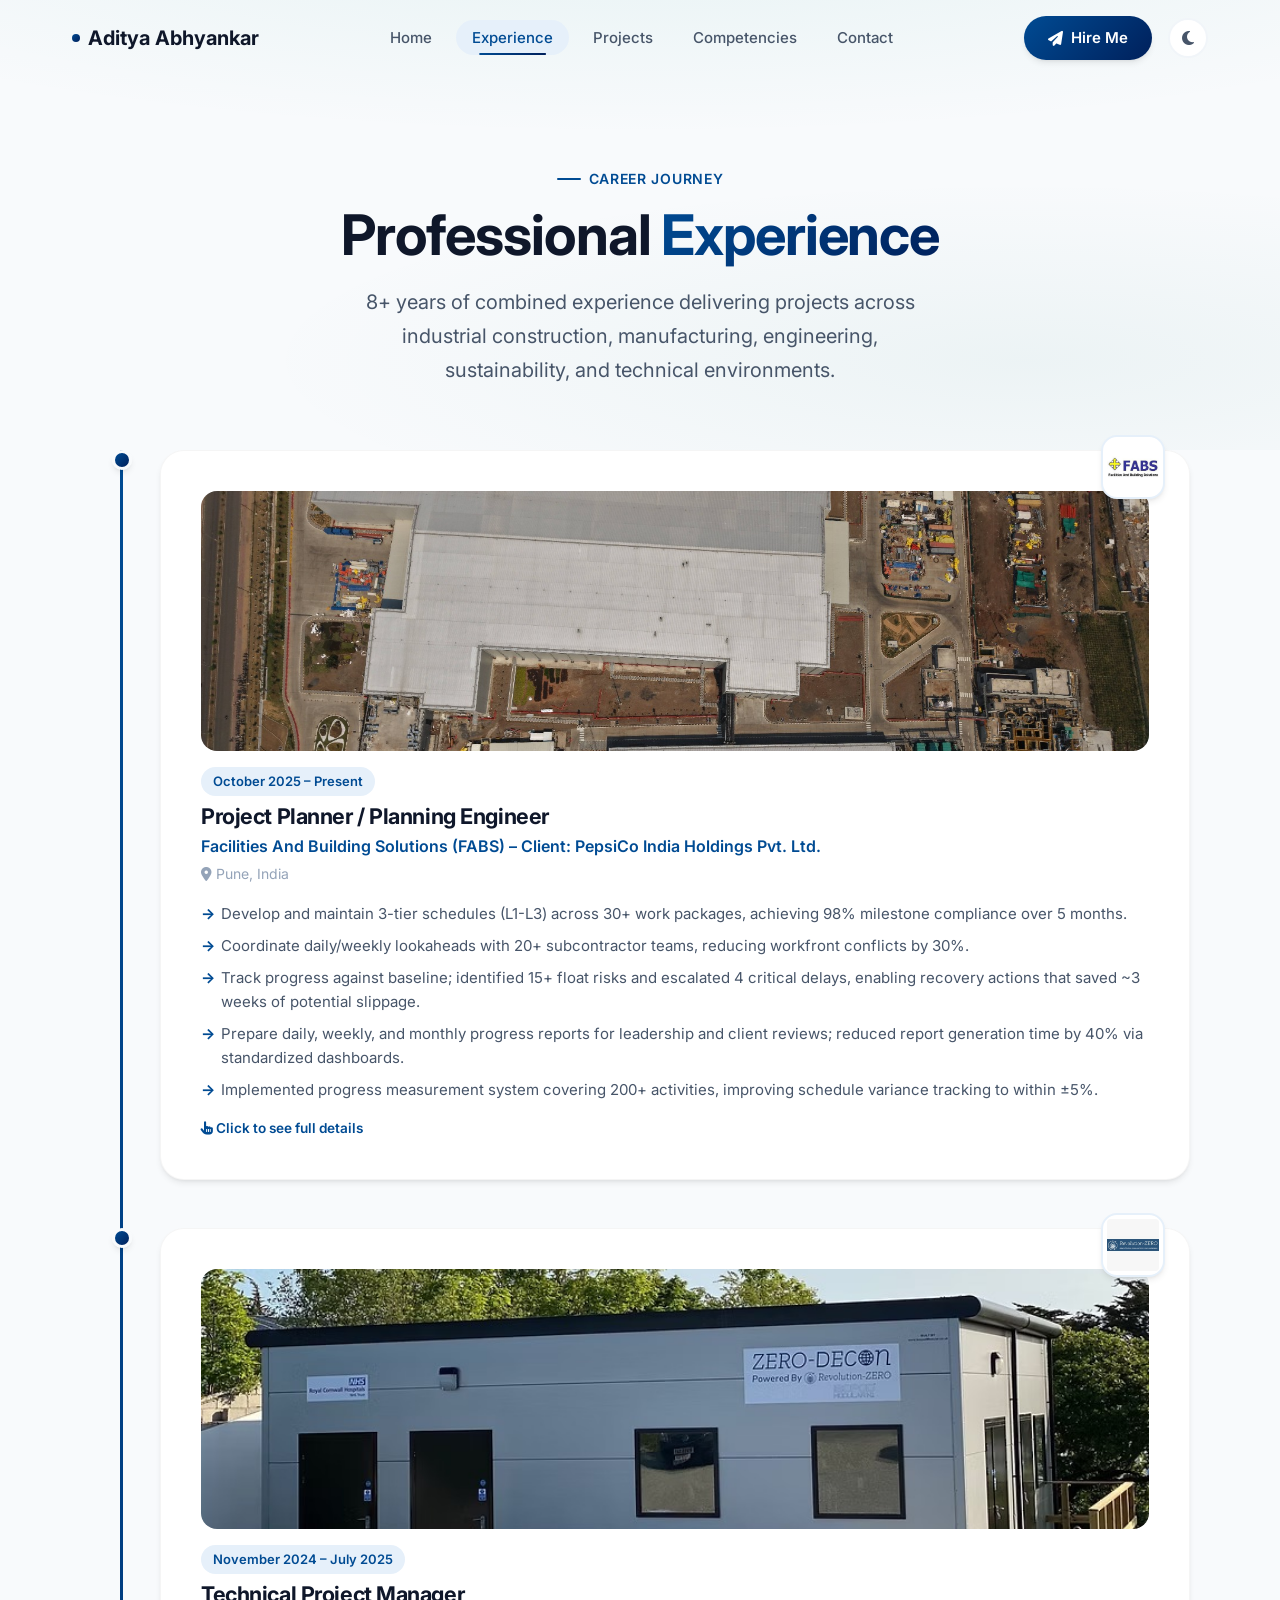
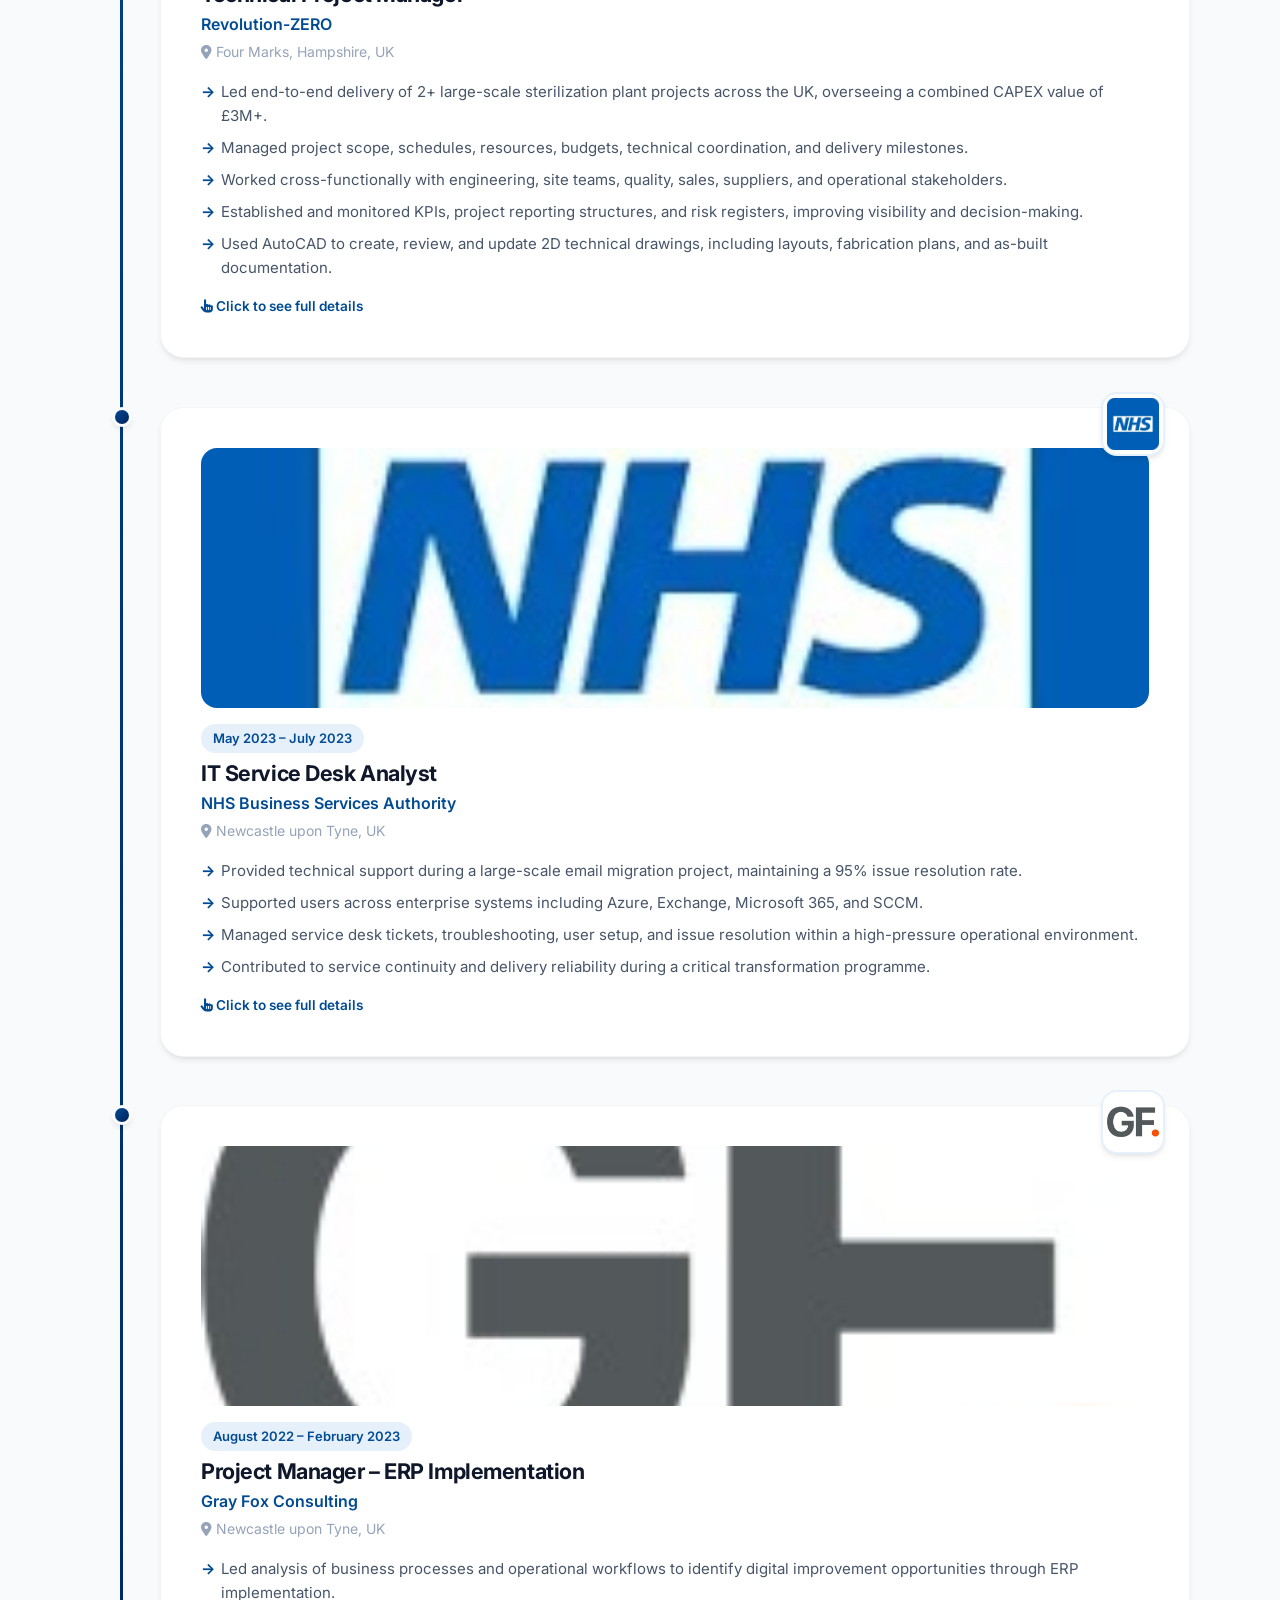
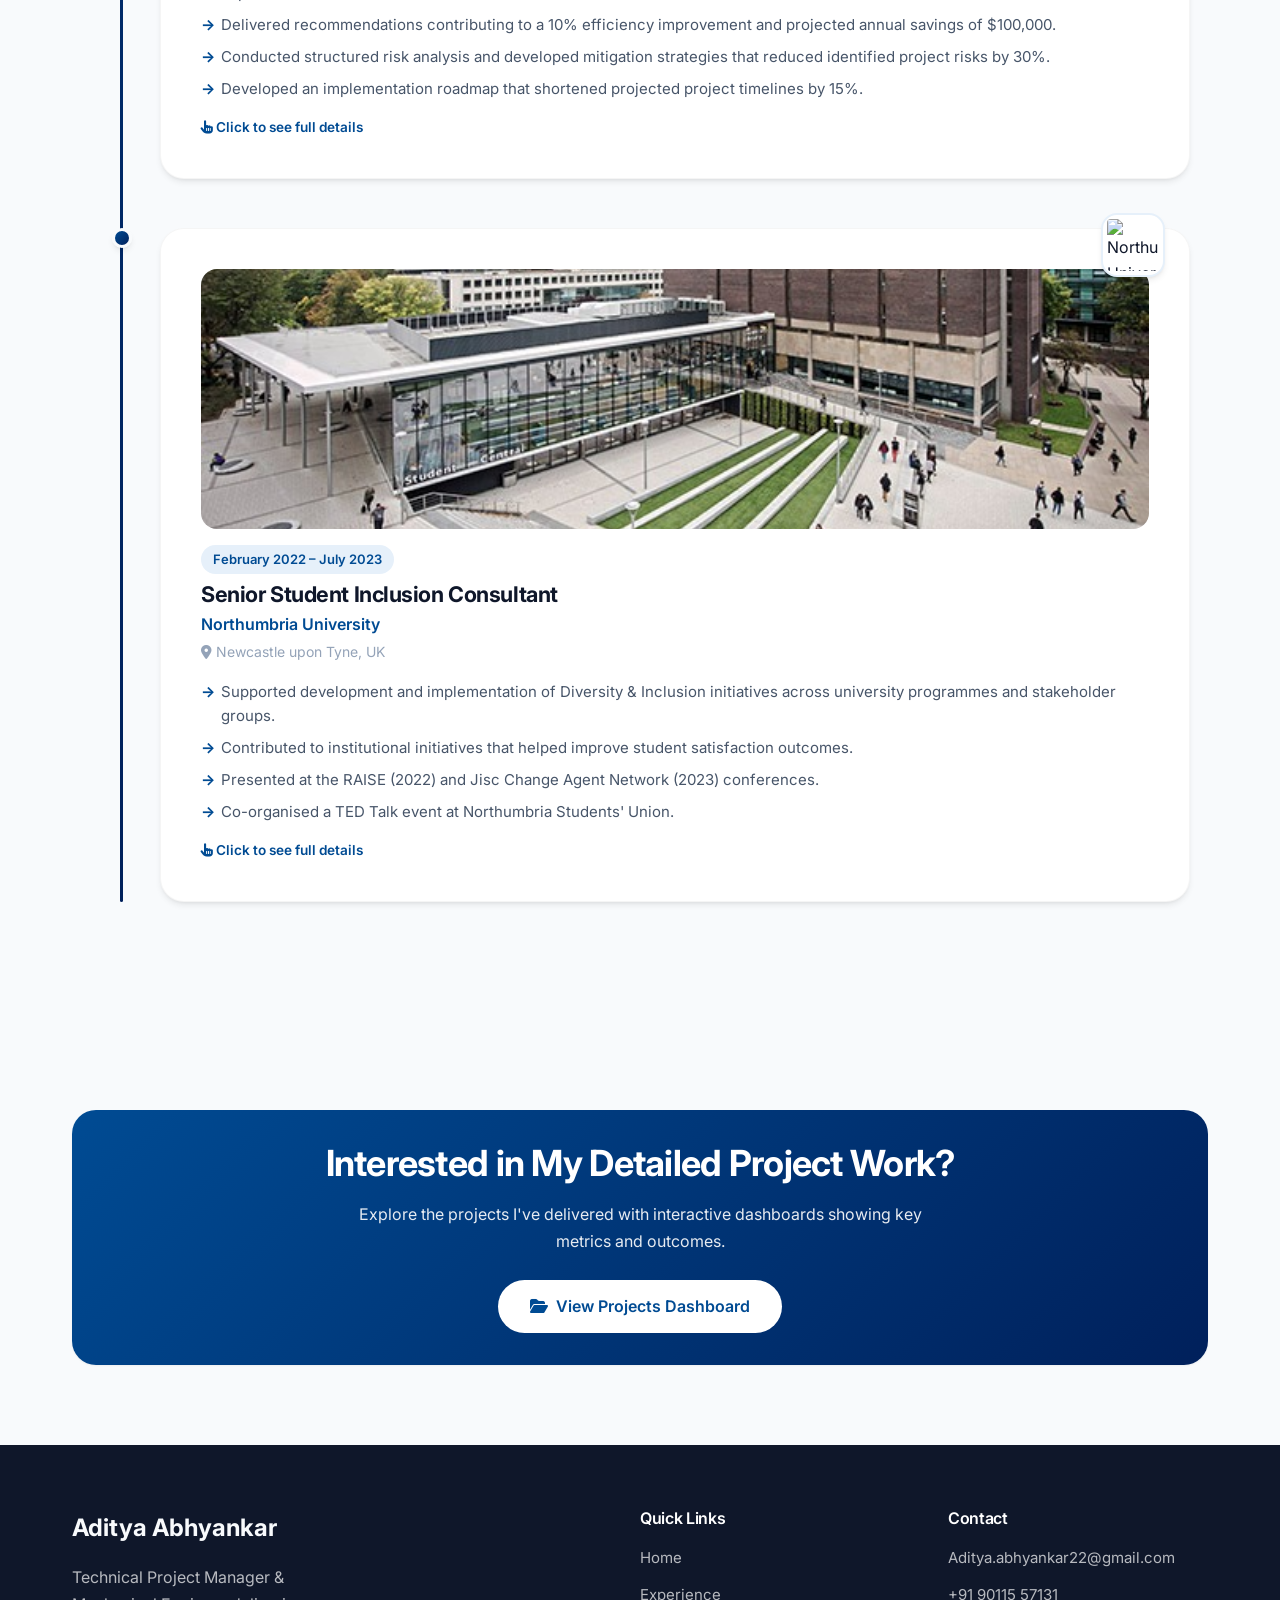
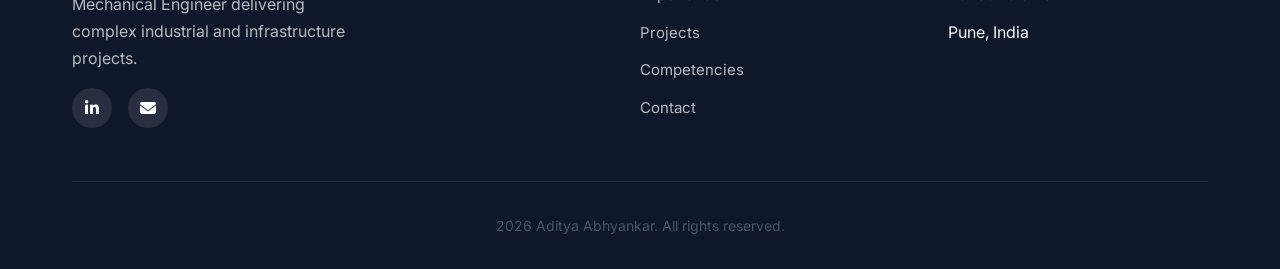
==== commit 7a31fea8: "Add files via upload" ====
--- a/experience.html
+++ b/experience.html
@@ -51,8 +51,8 @@
         <div class="timeline-item reveal-left">
           <div class="timeline-dot"></div>
           <div class="timeline-content" data-modal="modal-job-1">
-            <div class="timeline-logo"><img src="1000103726.jpg" alt="FABS Logo"></div>
-            <img src="1000103723.jpg" alt="Industrial Manufacturing Facility" class="timeline-img">
+            <div class="timeline-logo"><img src="images/1000103726.jpg" alt="FABS Logo"></div>
+            <img src="images/1000103723.jpg" alt="Industrial Manufacturing Facility" class="timeline-img">
             <span class="timeline-date">October 2025 – Present</span>
             <h3 class="timeline-title">Project Planner / Planning Engineer</h3>
             <div class="timeline-company">Facilities And Building Solutions (FABS) – Client: PepsiCo India Holdings Pvt. Ltd.</div>
@@ -72,8 +72,8 @@
         <div class="timeline-item reveal-right">
           <div class="timeline-dot"></div>
           <div class="timeline-content" data-modal="modal-job-2">
-            <div class="timeline-logo"><img src="1000103730.jpg" alt="Revolution-ZERO Logo"></div>
-            <img src="1000103727.jpg" alt="Sterilization Plant Facility" class="timeline-img">
+            <div class="timeline-logo"><img src="images/1000103730.jpg" alt="Revolution-ZERO Logo"></div>
+            <img src="images/1000103727.jpg" alt="Sterilization Plant Facility" class="timeline-img">
             <span class="timeline-date">November 2024 – July 2025</span>
             <h3 class="timeline-title">Technical Project Manager</h3>
             <div class="timeline-company">Revolution-ZERO</div>
@@ -93,8 +93,8 @@
         <div class="timeline-item reveal-left">
           <div class="timeline-dot"></div>
           <div class="timeline-content" data-modal="modal-job-3">
-            <div class="timeline-logo"><img src="1000103724.jpg" alt="NHS Logo"></div>
-            <img src="1000103724.jpg" alt="Healthcare IT Environment" class="timeline-img">
+            <div class="timeline-logo"><img src="images/1000103724.jpg" alt="NHS Logo"></div>
+            <img src="images/1000103724.jpg" alt="Healthcare IT Environment" class="timeline-img">
             <span class="timeline-date">May 2023 – July 2023</span>
             <h3 class="timeline-title">IT Service Desk Analyst</h3>
             <div class="timeline-company">NHS Business Services Authority</div>
@@ -113,8 +113,8 @@
         <div class="timeline-item reveal-right">
           <div class="timeline-dot"></div>
           <div class="timeline-content" data-modal="modal-job-4">
-            <div class="timeline-logo"><img src="1000103734.jpg" alt="Gray Fox Consulting Logo"></div>
-            <img src="1000103734.jpg" alt="ERP Implementation Dashboard" class="timeline-img">
+            <div class="timeline-logo"><img src="images/1000103734.jpg" alt="Gray Fox Consulting Logo"></div>
+            <img src="images/1000103734.jpg" alt="ERP Implementation Dashboard" class="timeline-img">
             <span class="timeline-date">August 2022 – February 2023</span>
             <h3 class="timeline-title">Project Manager – ERP Implementation</h3>
             <div class="timeline-company">Gray Fox Consulting</div>
@@ -134,7 +134,7 @@
           <div class="timeline-dot"></div>
           <div class="timeline-content" data-modal="modal-job-5">
             <div class="timeline-logo"><img src="1000103722.jpg" alt="Northumbria University Logo"></div>
-            <img src="1000103732.jpg" alt="University Campus" class="timeline-img">
+            <img src="images/1000103732.jpg" alt="University Campus" class="timeline-img">
             <span class="timeline-date">February 2022 – July 2023</span>
             <h3 class="timeline-title">Senior Student Inclusion Consultant</h3>
             <div class="timeline-company">Northumbria University</div>
@@ -193,7 +193,7 @@
         <div>
           <h4 class="footer-title">Contact</h4>
           <ul class="footer-links">
-            <li><a href="mailto:Aditya.abhyankar22@gmail.com">Aditya.abhyankar22@gmail.com</a></li>
+            <li><a href="mailto:Aditya.abhyankar22@gmail.com?subject=Contact from Portfolio">Aditya.abhyankar22@gmail.com</a></li>
             <li><a href="tel:+919011557131">+91 90115 57131</a></li>
             <li><span>Pune, India</span></li>
           </ul>
@@ -211,7 +211,7 @@
         <button class="modal-close"><i class="fas fa-times"></i></button>
       </div>
       <div class="modal-body">
-        <img src="1000103723.jpg" alt="PepsiCo Facility">
+        <img src="images/1000103723.jpg" alt="PepsiCo Facility">
         <p><strong>Company:</strong> Facilities And Building Solutions (FABS) – Client: PepsiCo India Holdings Pvt. Ltd.<br>
         <strong>Location:</strong> Pune, India<br>
         <strong>Duration:</strong> October 2025 – Present</p>
@@ -281,7 +281,7 @@
         <button class="modal-close"><i class="fas fa-times"></i></button>
       </div>
       <div class="modal-body">
-        <img src="1000103724.jpg" alt="NHS">
+        <img src="images/1000103724.jpg" alt="NHS">
         <p><strong>Company:</strong> NHS Business Services Authority<br>
         <strong>Location:</strong> Newcastle upon Tyne, UK<br>
         <strong>Duration:</strong> May 2023 – July 2023</p>
@@ -311,7 +311,7 @@
         <button class="modal-close"><i class="fas fa-times"></i></button>
       </div>
       <div class="modal-body">
-        <img src="1000103734.jpg" alt="ERP">
+        <img src="images/1000103734.jpg" alt="ERP">
         <p><strong>Company:</strong> Gray Fox Consulting<br>
         <strong>Location:</strong> Newcastle upon Tyne, UK<br>
         <strong>Duration:</strong> August 2022 – February 2023</p>
@@ -342,7 +342,7 @@
         <button class="modal-close"><i class="fas fa-times"></i></button>
       </div>
       <div class="modal-body">
-        <img src="1000103732.jpg" alt="University">
+        <img src="images/1000103732.jpg" alt="University">
         <p><strong>Company:</strong> Northumbria University<br>
         <strong>Location:</strong> Newcastle upon Tyne, UK<br>
         <strong>Duration:</strong> February 2022 – July 2023</p>
--- a/css/style.css
+++ b/css/style.css
@@ -599,3 +599,184 @@
   .hero-cta { flex-direction: column; }
   .btn { width: 100%; justify-content: center; }
 }
+
+/* ---- DARK MODE FIXES ---- */
+[data-theme="dark"] .timeline-content {
+  background: var(--bg-dark-soft);
+  border-color: rgba(255,255,255,0.08);
+}
+[data-theme="dark"] .timeline-content:hover {
+  border-color: var(--accent-primary);
+}
+[data-theme="dark"] .timeline-date {
+  background: rgba(0, 75, 147, 0.25);
+  color: #6BBFDB;
+}
+[data-theme="dark"] .timeline-title {
+  color: #f1f5f9;
+}
+[data-theme="dark"] .timeline-company {
+  color: #6BBFDB;
+}
+[data-theme="dark"] .timeline-desc li {
+  color: #94a3b8;
+}
+[data-theme="dark"] .timeline-desc li::before {
+  color: #6BBFDB;
+}
+[data-theme="dark"] .timeline-logo {
+  background: var(--bg-dark-soft);
+  border-color: rgba(0, 75, 147, 0.3);
+}
+
+[data-theme="dark"] .competency-card {
+  background: var(--bg-dark-soft);
+  border-color: rgba(255,255,255,0.08);
+}
+[data-theme="dark"] .competency-card h4 {
+  color: #f1f5f9;
+}
+[data-theme="dark"] .competency-card p {
+  color: #94a3b8;
+}
+
+[data-theme="dark"] .card {
+  background: var(--bg-dark-soft);
+  border-color: rgba(255,255,255,0.08);
+}
+[data-theme="dark"] .card h4 {
+  color: #f1f5f9;
+}
+[data-theme="dark"] .card p {
+  color: #94a3b8;
+}
+
+[data-theme="dark"] .project-card {
+  background: var(--bg-dark-soft);
+  border-color: rgba(255,255,255,0.08);
+}
+[data-theme="dark"] .project-header {
+  background: linear-gradient(135deg, #001a33 0%, #000d1f 100%);
+}
+[data-theme="dark"] .dashboard-metric {
+  background: rgba(255,255,255,0.05);
+}
+[data-theme="dark"] .dashboard-metric:hover {
+  background: rgba(0, 75, 147, 0.2);
+}
+[data-theme="dark"] .metric-label {
+  color: #94a3b8;
+}
+[data-theme="dark"] .metric-value {
+  color: #6BBFDB;
+}
+[data-theme="dark"] .tag {
+  background: rgba(0, 75, 147, 0.25);
+  color: #6BBFDB;
+}
+[data-theme="dark"] .tag:hover {
+  background: rgba(0, 75, 147, 0.4);
+}
+
+[data-theme="dark"] .skills-category {
+  background: var(--bg-dark-soft);
+  border-color: rgba(255,255,255,0.08);
+}
+[data-theme="dark"] .skill-name {
+  color: #f1f5f9;
+}
+[data-theme="dark"] .skill-percent {
+  color: #6BBFDB;
+}
+[data-theme="dark"] .skills-category-title {
+  color: #f1f5f9;
+}
+
+[data-theme="dark"] .contact-card {
+  background: var(--bg-dark-soft);
+  border-color: rgba(255,255,255,0.08);
+}
+[data-theme="dark"] .contact-card:hover {
+  border-color: rgba(0, 75, 147, 0.3);
+}
+[data-theme="dark"] .contact-detail h4 {
+  color: #f1f5f9;
+}
+[data-theme="dark"] .contact-detail p,
+[data-theme="dark"] .contact-detail a {
+  color: #94a3b8;
+}
+[data-theme="dark"] .contact-form-wrapper {
+  background: var(--bg-dark-soft);
+  border-color: rgba(255,255,255,0.08);
+}
+[data-theme="dark"] .form-label {
+  color: #f1f5f9;
+}
+[data-theme="dark"] .form-input,
+[data-theme="dark"] .form-textarea,
+[data-theme="dark"] .form-select {
+  background: rgba(255,255,255,0.05);
+  border-color: rgba(255,255,255,0.1);
+  color: #f1f5f9;
+}
+[data-theme="dark"] .form-input:focus,
+[data-theme="dark"] .form-textarea:focus,
+[data-theme="dark"] .form-select:focus {
+  border-color: var(--accent-primary);
+  box-shadow: 0 0 0 4px rgba(0, 75, 147, 0.3);
+}
+
+[data-theme="dark"] .modal-content {
+  background: var(--bg-dark-soft);
+}
+[data-theme="dark"] .modal-header {
+  border-color: rgba(255,255,255,0.1);
+}
+[data-theme="dark"] .modal-header h3 {
+  color: #f1f5f9;
+}
+[data-theme="dark"] .modal-body p,
+[data-theme="dark"] .modal-body li {
+  color: #94a3b8;
+}
+[data-theme="dark"] .modal-body h4 {
+  color: #6BBFDB;
+}
+[data-theme="dark"] .modal-tag {
+  background: rgba(0, 75, 147, 0.25);
+  color: #6BBFDB;
+}
+
+[data-theme="dark"] .hero-badge {
+  background: rgba(0, 75, 147, 0.25);
+  color: #6BBFDB;
+}
+[data-theme="dark"] .hero-subtitle {
+  color: #94a3b8;
+}
+[data-theme="dark"] .stat-label {
+  color: #94a3b8;
+}
+
+[data-theme="dark"] .section-label {
+  color: #6BBFDB;
+}
+[data-theme="dark"] .section-label::before {
+  background: #6BBFDB;
+}
+
+[data-theme="dark"] .floating-badge {
+  background: var(--bg-dark-soft);
+  color: #f1f5f9;
+  border: 1px solid rgba(255,255,255,0.1);
+}
+[data-theme="dark"] .floating-badge .icon {
+  background: rgba(0, 75, 147, 0.25);
+  color: #6BBFDB;
+}
+
+/* Chart dark mode fixes */
+[data-theme="dark"] .chart-container {
+  background: rgba(255,255,255,0.03);
+}
